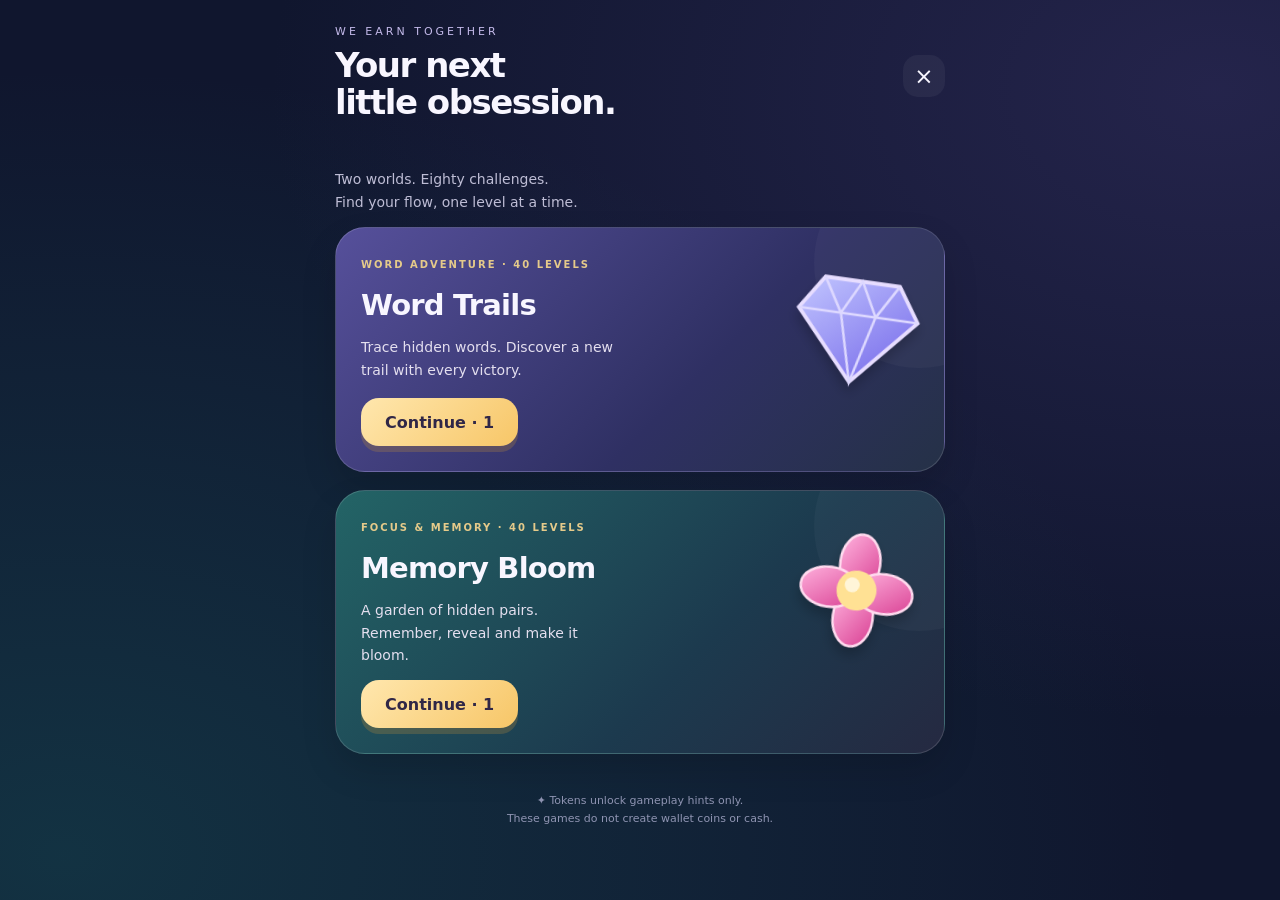
==== app/src/main/assets/html5/index.html @ 7a72f483 "Add bundled fullscreen HTML5 Play Studio with 80 levels and gameplay ad boosts" ====
<!doctype html><html lang="en"><head><meta charset="utf-8"><meta name="viewport" content="width=device-width,initial-scale=1,viewport-fit=cover"><meta name="theme-color" content="#10162e"><meta http-equiv="Content-Security-Policy" content="default-src 'self'; script-src 'self'; style-src 'self' 'unsafe-inline'; img-src 'self' data:; connect-src 'none'; object-src 'none'; base-uri 'none'"><title>We Earn Together • Play Studio</title><link rel="stylesheet" href="style.css"></head><body>
<svg class="sprites" xmlns="http://www.w3.org/2000/svg"><defs><linearGradient id="petal" x2="1" y2="1"><stop stop-color="#ffb3de"/><stop offset="1" stop-color="#d94093"/></linearGradient><linearGradient id="leaf" x2="1" y2="1"><stop stop-color="#c1fa92"/><stop offset="1" stop-color="#24b29c"/></linearGradient><linearGradient id="gem" x2="1" y2="1"><stop stop-color="#c3c7ff"/><stop offset="1" stop-color="#7062e8"/></linearGradient><symbol id="bloom" viewBox="0 0 100 100"><g fill="url(#petal)" stroke="#ffdbef" stroke-width="2"><ellipse cx="50" cy="28" rx="16" ry="23"/><ellipse cx="50" cy="72" rx="16" ry="23"/><ellipse cx="28" cy="50" rx="23" ry="16"/><ellipse cx="72" cy="50" rx="23" ry="16"/></g><circle cx="50" cy="50" r="16" fill="#ffe194"/><circle cx="46" cy="46" r="6" fill="#fff5d8"/></symbol><symbol id="sprout" viewBox="0 0 100 100"><path d="M50 90Q37 57 53 24" fill="none" stroke="#e3f5b4" stroke-width="7"/><path d="M49 57Q4 68 13 18Q60 15 49 57M53 40Q97 48 93 3Q51 4 53 40" fill="url(#leaf)" stroke="#b0f1a3" stroke-width="2"/></symbol><symbol id="diamond" viewBox="0 0 100 100"><path d="M20 13H80L98 40L50 94L2 40Z" fill="url(#gem)" stroke="#e7ddff" stroke-width="3"/><path d="M2 40H98M20 13L36 40L50 94L64 40L80 13M36 40L50 13L64 40" fill="none" stroke="#ddd8ff" stroke-width="2"/></symbol><symbol id="sun" viewBox="0 0 100 100"><g fill="#ffcc68"><path d="M50 0L58 24H42ZM100 50L76 58V42ZM50 100L42 76H58ZM0 50L24 42V58ZM14 14L36 25L25 36ZM86 14L75 36L64 25ZM86 86L64 75L75 64ZM14 86L25 64L36 75Z"/><circle cx="50" cy="50" r="27"/></g><circle cx="43" cy="42" r="13" fill="#ffe8a7"/></symbol><symbol id="moon" viewBox="0 0 100 100"><path d="M76 7A45 45 0 1 0 94 75A40 40 0 0 1 76 7" fill="#abe4ff" stroke="#e6faff" stroke-width="3"/></symbol><symbol id="heart" viewBox="0 0 100 100"><path d="M50 91L9 52C-15 12 32-8 50 22C68-8 115 12 91 52Z" fill="url(#petal)" stroke="#ffe0ee" stroke-width="3"/></symbol></defs></svg>
<div id="loading"><div class="loading-gem"></div><strong>PLAY STUDIO</strong><small>Preparing your next challenge…</small></div><main id="app"></main><div id="toast" role="status"></div><script src="engine.js"></script><script src="app.js"></script></body></html>
---- app/src/main/assets/html5/style.css ----
*{box-sizing:border-box;-webkit-tap-highlight-color:transparent}html,body{margin:0;height:100%;background:#10162e;color:#f8f6ff;font-family:system-ui,-apple-system,sans-serif;overscroll-behavior:none}body{background:radial-gradient(ellipse at 95% 10%,#36306588,transparent 55%),radial-gradient(ellipse at 5% 95%,#186b6b55,transparent 65%),#10162e}button{font:inherit;cursor:pointer;color:inherit;border:0;touch-action:manipulation}button:disabled{opacity:.45;cursor:default}svg.art{width:100%;height:100%;overflow:visible;filter:drop-shadow(0 8px 6px #0003)}.sprites{position:absolute;width:0;height:0}#app{max-width:650px;margin:auto;min-height:100dvh;padding:20px 20px max(24px,env(safe-area-inset-bottom));display:flex;flex-direction:column}header{display:flex;align-items:center;justify-content:space-between;gap:12px;margin-bottom:22px}.brand{font-size:11px;letter-spacing:3px;color:#c3b9e9}h1{font-size:34px;letter-spacing:-1.5px;line-height:1.08;margin:8px 0 12px}h2{margin:6px 0;font-size:25px;letter-spacing:-.8px}p{color:#bebdd5;font-size:14px;line-height:1.6}.pill{background:#ffffff0d;border:1px solid #ffffff1c;border-radius:30px;padding:9px 13px;font-size:12px}.gold{color:#ffe4a4}.caps{font-size:10px;letter-spacing:2px;font-weight:800;color:#e5ca8a}.card{border-radius:30px;padding:25px;position:relative;overflow:hidden;border:1px solid #ffffff25;margin:0 0 18px;box-shadow:0 16px 35px #0002;background:linear-gradient(130deg,#34355d,#222344)}.card:before{content:'';position:absolute;width:210px;height:210px;border-radius:50%;background:#ffffff08;right:-80px;top:-70px}.card.words{background:linear-gradient(135deg,#56509b,#2f3063 60%,#253147)}.card.memory{background:linear-gradient(135deg,#236466,#1c3a4e 60%,#252941)}.card-art{width:125px;height:125px;float:right;margin:12px 0 10px 14px;transform:rotate(8deg)}.card h2{font-size:29px;margin-top:16px}.card p{max-width:260px;min-height:48px;color:#e4dfef}.primary{background:linear-gradient(135deg,#ffe7ae,#f7c667);color:#302747;padding:14px 24px;border-radius:18px;font-weight:800;box-shadow:0 6px 0 #bc8a3b44;min-height:48px}.secondary{background:#ffffff10;border:1px solid #ffffff22;border-radius:16px;padding:12px 18px}.icon{width:42px;height:42px;background:#ffffff0c;border-radius:15px;font-size:23px}.row{display:flex;align-items:center;gap:10px;justify-content:space-between}.footer{font-size:11px;color:#8f94b2;text-align:center;margin-top:20px;line-height:1.6}.levels{display:grid;grid-template-columns:repeat(5,1fr);gap:10px;margin:22px 0}.level{aspect-ratio:1;border-radius:18px;background:linear-gradient(145deg,#454568,#262941);border:1px solid #ffffff18;font-size:20px;font-weight:800}.level small{display:block;font-size:9px;color:#ffdd87;margin-top:3px}.level.current{border:2px solid #ffdc8b;box-shadow:0 0 24px #ffe3a322}.game-header{margin-bottom:12px}.hud{display:flex;justify-content:space-around;background:#ffffff08;border:1px solid #ffffff10;padding:12px;border-radius:20px;margin-bottom:15px}.hud small{display:block;color:#bcb4d1;font-size:9px;letter-spacing:1px;margin-bottom:3px}.hud strong{font-size:20px}.board{display:grid;gap:9px;flex:1;align-content:center;padding:12px 0;min-height:220px}.tile{position:relative;aspect-ratio:.9;border-radius:17px;background:linear-gradient(145deg,#514675,#2b2c50);box-shadow:0 5px 0 #0003;border:1px solid #a49bd52a;transition:transform .2s,background .3s;padding:12px}.tile .art{opacity:0;transform:scale(.2);transition:all .25s}.tile:before{content:'✦';position:absolute;inset:0;display:grid;place-content:center;font-size:26px;color:#aba1d44d}.tile.open{background:linear-gradient(145deg,#f4e4c1,#d8c7e8);transform:rotateY(0deg)}.tile.open:before{display:none}.tile.open .art{opacity:1;transform:scale(1)}.tile.matched{background:#2b7063;border-color:#8ae5c7;box-shadow:0 0 22px #50d7b322}.tile.matched .art{opacity:1;transform:scale(.85)}.word-slots{display:flex;flex-wrap:wrap;justify-content:center;gap:8px;padding:20px 0}.word{display:flex;gap:3px}.letterbox{width:24px;height:33px;border-radius:7px;background:#ffffff0b;display:grid;place-content:center;font-size:15px;font-weight:800;color:#ffe3a1;border-bottom:2px solid #ffffff20}.word.found .letterbox{background:#4e9b8133;border-color:#85deb5}.picked{height:45px;text-align:center;color:#ffe5a3;font-size:25px;letter-spacing:5px;font-weight:800}.wheel{position:relative;width:min(78vw,320px);height:min(78vw,320px);margin:10px auto 16px;touch-action:none;border-radius:50%;background:radial-gradient(circle,#a795d722,#51437d22 65%,#8a76bf15);box-shadow:inset 0 0 0 1px #ffffff13}.wheel svg{position:absolute;inset:0;width:100%;height:100%;pointer-events:none}.letter{position:absolute;width:54px;height:54px;border-radius:50%;background:linear-gradient(145deg,#76659f,#473d69);border:1px solid #cdbdf433;box-shadow:0 5px 0 #080b1b33;font-size:24px;font-weight:800;display:grid;place-content:center;transform:translate(-50%,-50%);touch-action:none;user-select:none}.letter.selected{background:linear-gradient(145deg,#ffedb2,#e7b65d);color:#42304a;box-shadow:0 0 24px #f0ca6d66}.tools{display:flex;gap:9px;justify-content:center;margin:10px 0}.tools button{font-size:12px;flex:1;min-height:48px}.overlay{position:fixed;z-index:10;inset:0;background:#090e24d9;backdrop-filter:blur(10px);display:grid;place-items:center;padding:25px}.modal{max-width:400px;width:100%;border-radius:32px;padding:32px 25px;background:linear-gradient(145deg,#343451,#192a39);border:1px solid #eedba83d;text-align:center;box-shadow:0 30px 100px #0008}.modal .art{width:90px;height:90px}.modal button{width:100%;margin-top:13px}.stars{font-size:34px;color:#ffda82;letter-spacing:8px;margin:15px}.banner{font-size:12px;text-align:center;color:#f2d89f;min-height:20px}#loading{position:fixed;inset:0;background:#10162e;z-index:99;display:flex;align-items:center;justify-content:center;flex-direction:column;gap:22px;transition:opacity .3s}#loading small{color:#aba6c7}.loading-gem{height:65px;width:65px;background:linear-gradient(135deg,#e5caff,#7765d5);border:3px solid #fff8;border-radius:17px;transform:rotate(45deg);box-shadow:0 0 70px #a18bff66}#toast{position:fixed;bottom:24px;left:50%;transform:translateX(-50%);background:#f8e4bc;color:#342947;border-radius:16px;padding:12px 20px;font-size:13px;z-index:30;opacity:0;pointer-events:none;transition:opacity .2s}.spacer{flex:1}@media(max-height:700px){#app{padding-top:12px}header{margin-bottom:10px}.wheel{width:245px;height:245px}.word-slots{padding:8px 0}.board{min-height:150px}.tile{padding:8px}.hud{padding:8px}}@media(prefers-reduced-motion:reduce){*{transition:none!important}}
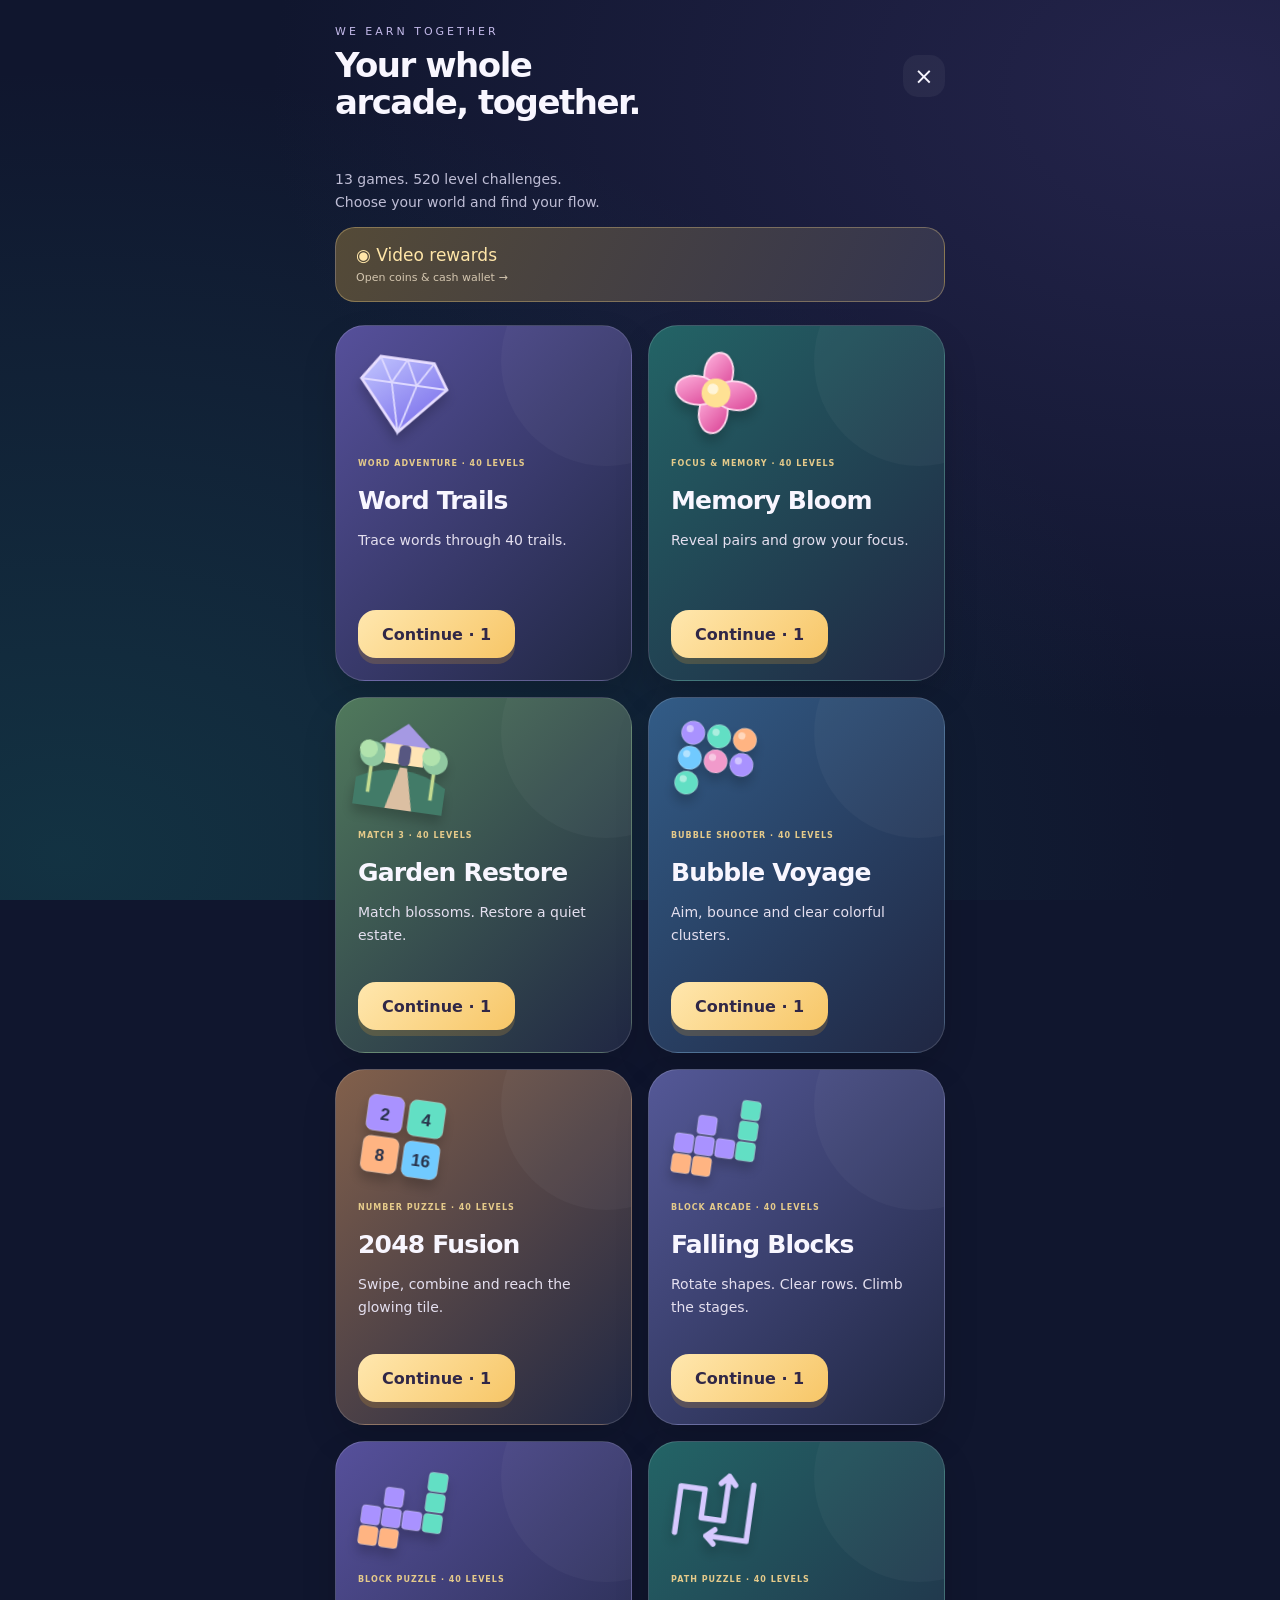
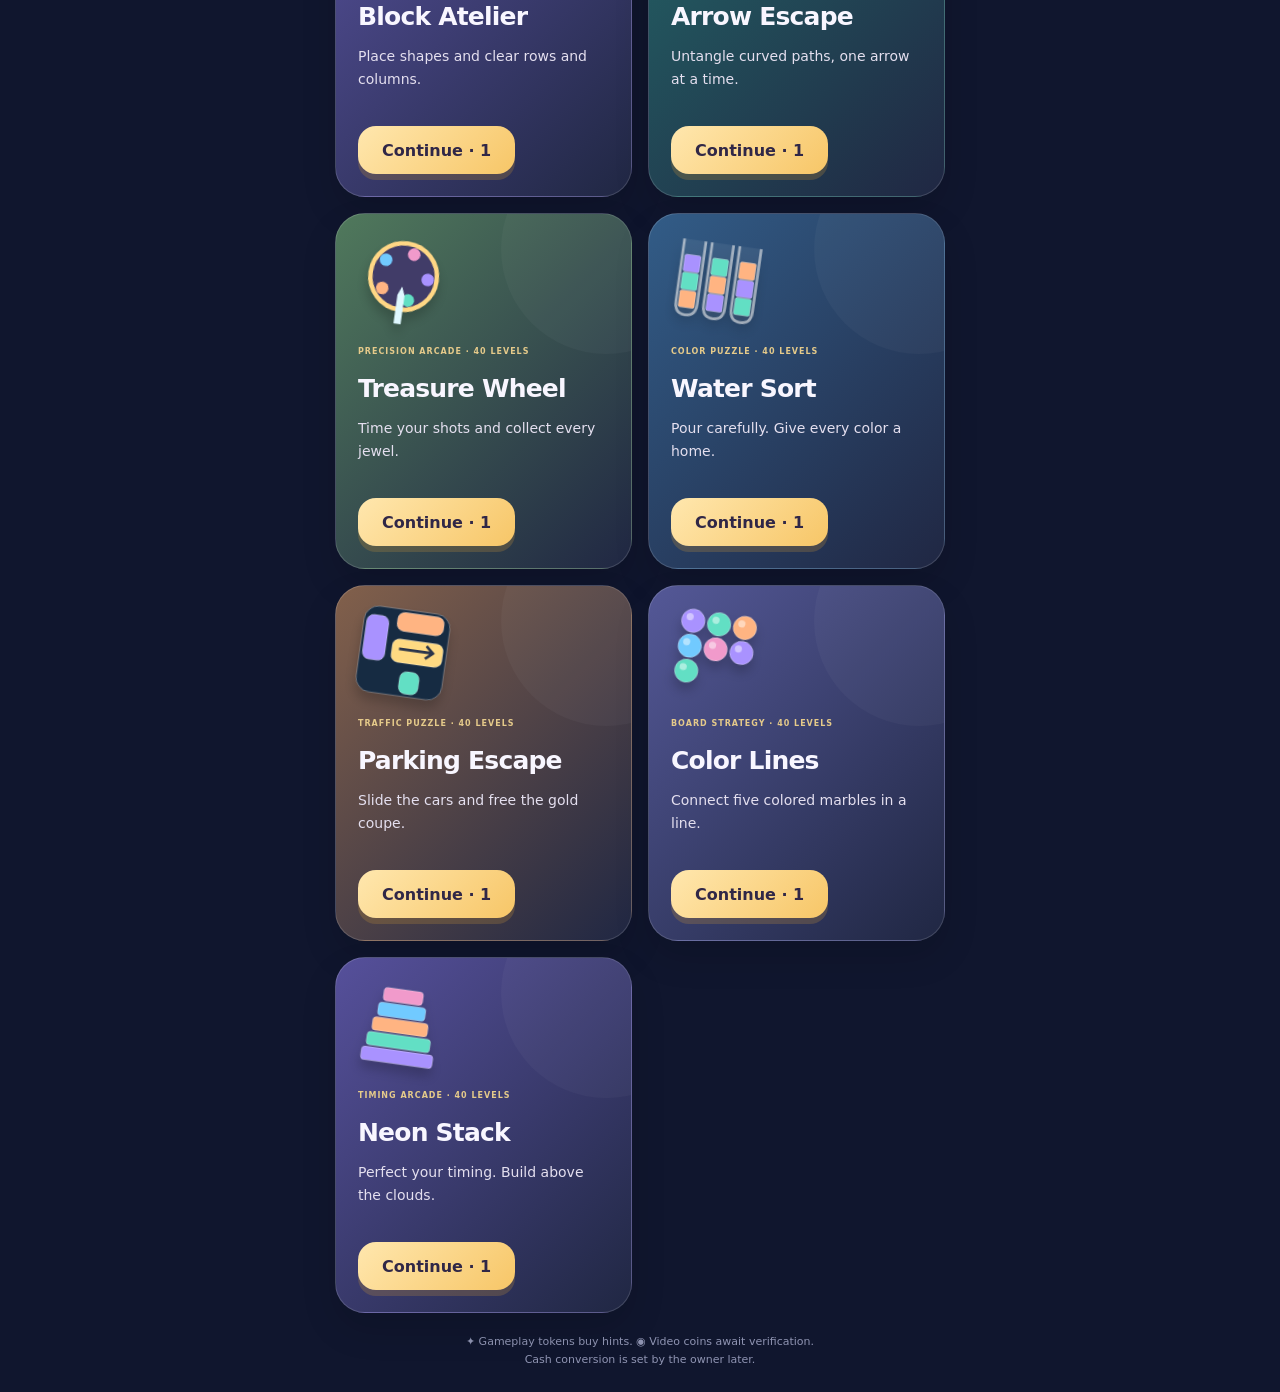
==== commit 9ae2336f: "Expand HTML5 studio to 13 games, restore legacy entries and queue rewarded video coin claims" ====
--- a/app/src/main/assets/html5/index.html
+++ b/app/src/main/assets/html5/index.html
@@ -1,3 +1,3 @@
 <!doctype html><html lang="en"><head><meta charset="utf-8"><meta name="viewport" content="width=device-width,initial-scale=1,viewport-fit=cover"><meta name="theme-color" content="#10162e"><meta http-equiv="Content-Security-Policy" content="default-src 'self'; script-src 'self'; style-src 'self' 'unsafe-inline'; img-src 'self' data:; connect-src 'none'; object-src 'none'; base-uri 'none'"><title>We Earn Together • Play Studio</title><link rel="stylesheet" href="style.css"></head><body>
 <svg class="sprites" xmlns="http://www.w3.org/2000/svg"><defs><linearGradient id="petal" x2="1" y2="1"><stop stop-color="#ffb3de"/><stop offset="1" stop-color="#d94093"/></linearGradient><linearGradient id="leaf" x2="1" y2="1"><stop stop-color="#c1fa92"/><stop offset="1" stop-color="#24b29c"/></linearGradient><linearGradient id="gem" x2="1" y2="1"><stop stop-color="#c3c7ff"/><stop offset="1" stop-color="#7062e8"/></linearGradient><symbol id="bloom" viewBox="0 0 100 100"><g fill="url(#petal)" stroke="#ffdbef" stroke-width="2"><ellipse cx="50" cy="28" rx="16" ry="23"/><ellipse cx="50" cy="72" rx="16" ry="23"/><ellipse cx="28" cy="50" rx="23" ry="16"/><ellipse cx="72" cy="50" rx="23" ry="16"/></g><circle cx="50" cy="50" r="16" fill="#ffe194"/><circle cx="46" cy="46" r="6" fill="#fff5d8"/></symbol><symbol id="sprout" viewBox="0 0 100 100"><path d="M50 90Q37 57 53 24" fill="none" stroke="#e3f5b4" stroke-width="7"/><path d="M49 57Q4 68 13 18Q60 15 49 57M53 40Q97 48 93 3Q51 4 53 40" fill="url(#leaf)" stroke="#b0f1a3" stroke-width="2"/></symbol><symbol id="diamond" viewBox="0 0 100 100"><path d="M20 13H80L98 40L50 94L2 40Z" fill="url(#gem)" stroke="#e7ddff" stroke-width="3"/><path d="M2 40H98M20 13L36 40L50 94L64 40L80 13M36 40L50 13L64 40" fill="none" stroke="#ddd8ff" stroke-width="2"/></symbol><symbol id="sun" viewBox="0 0 100 100"><g fill="#ffcc68"><path d="M50 0L58 24H42ZM100 50L76 58V42ZM50 100L42 76H58ZM0 50L24 42V58ZM14 14L36 25L25 36ZM86 14L75 36L64 25ZM86 86L64 75L75 64ZM14 86L25 64L36 75Z"/><circle cx="50" cy="50" r="27"/></g><circle cx="43" cy="42" r="13" fill="#ffe8a7"/></symbol><symbol id="moon" viewBox="0 0 100 100"><path d="M76 7A45 45 0 1 0 94 75A40 40 0 0 1 76 7" fill="#abe4ff" stroke="#e6faff" stroke-width="3"/></symbol><symbol id="heart" viewBox="0 0 100 100"><path d="M50 91L9 52C-15 12 32-8 50 22C68-8 115 12 91 52Z" fill="url(#petal)" stroke="#ffe0ee" stroke-width="3"/></symbol></defs></svg>
-<div id="loading"><div class="loading-gem"></div><strong>PLAY STUDIO</strong><small>Preparing your next challenge…</small></div><main id="app"></main><div id="toast" role="status"></div><script src="engine.js"></script><script src="app.js"></script></body></html>
+<div id="loading"><div class="loading-gem"></div><strong>PLAY STUDIO</strong><small>Preparing your next challenge…</small></div><main id="app"></main><div id="toast" role="status"></div><script src="engine.js"></script><script src="arcade.js"></script><script src="arcade-ui.js"></script><script src="app.js"></script></body></html>
--- a/app/src/main/assets/html5/style.css
+++ b/app/src/main/assets/html5/style.css
@@ -1 +1,2 @@
 *{box-sizing:border-box;-webkit-tap-highlight-color:transparent}html,body{margin:0;height:100%;background:#10162e;color:#f8f6ff;font-family:system-ui,-apple-system,sans-serif;overscroll-behavior:none}body{background:radial-gradient(ellipse at 95% 10%,#36306588,transparent 55%),radial-gradient(ellipse at 5% 95%,#186b6b55,transparent 65%),#10162e}button{font:inherit;cursor:pointer;color:inherit;border:0;touch-action:manipulation}button:disabled{opacity:.45;cursor:default}svg.art{width:100%;height:100%;overflow:visible;filter:drop-shadow(0 8px 6px #0003)}.sprites{position:absolute;width:0;height:0}#app{max-width:650px;margin:auto;min-height:100dvh;padding:20px 20px max(24px,env(safe-area-inset-bottom));display:flex;flex-direction:column}header{display:flex;align-items:center;justify-content:space-between;gap:12px;margin-bottom:22px}.brand{font-size:11px;letter-spacing:3px;color:#c3b9e9}h1{font-size:34px;letter-spacing:-1.5px;line-height:1.08;margin:8px 0 12px}h2{margin:6px 0;font-size:25px;letter-spacing:-.8px}p{color:#bebdd5;font-size:14px;line-height:1.6}.pill{background:#ffffff0d;border:1px solid #ffffff1c;border-radius:30px;padding:9px 13px;font-size:12px}.gold{color:#ffe4a4}.caps{font-size:10px;letter-spacing:2px;font-weight:800;color:#e5ca8a}.card{border-radius:30px;padding:25px;position:relative;overflow:hidden;border:1px solid #ffffff25;margin:0 0 18px;box-shadow:0 16px 35px #0002;background:linear-gradient(130deg,#34355d,#222344)}.card:before{content:'';position:absolute;width:210px;height:210px;border-radius:50%;background:#ffffff08;right:-80px;top:-70px}.card.words{background:linear-gradient(135deg,#56509b,#2f3063 60%,#253147)}.card.memory{background:linear-gradient(135deg,#236466,#1c3a4e 60%,#252941)}.card-art{width:125px;height:125px;float:right;margin:12px 0 10px 14px;transform:rotate(8deg)}.card h2{font-size:29px;margin-top:16px}.card p{max-width:260px;min-height:48px;color:#e4dfef}.primary{background:linear-gradient(135deg,#ffe7ae,#f7c667);color:#302747;padding:14px 24px;border-radius:18px;font-weight:800;box-shadow:0 6px 0 #bc8a3b44;min-height:48px}.secondary{background:#ffffff10;border:1px solid #ffffff22;border-radius:16px;padding:12px 18px}.icon{width:42px;height:42px;background:#ffffff0c;border-radius:15px;font-size:23px}.row{display:flex;align-items:center;gap:10px;justify-content:space-between}.footer{font-size:11px;color:#8f94b2;text-align:center;margin-top:20px;line-height:1.6}.levels{display:grid;grid-template-columns:repeat(5,1fr);gap:10px;margin:22px 0}.level{aspect-ratio:1;border-radius:18px;background:linear-gradient(145deg,#454568,#262941);border:1px solid #ffffff18;font-size:20px;font-weight:800}.level small{display:block;font-size:9px;color:#ffdd87;margin-top:3px}.level.current{border:2px solid #ffdc8b;box-shadow:0 0 24px #ffe3a322}.game-header{margin-bottom:12px}.hud{display:flex;justify-content:space-around;background:#ffffff08;border:1px solid #ffffff10;padding:12px;border-radius:20px;margin-bottom:15px}.hud small{display:block;color:#bcb4d1;font-size:9px;letter-spacing:1px;margin-bottom:3px}.hud strong{font-size:20px}.board{display:grid;gap:9px;flex:1;align-content:center;padding:12px 0;min-height:220px}.tile{position:relative;aspect-ratio:.9;border-radius:17px;background:linear-gradient(145deg,#514675,#2b2c50);box-shadow:0 5px 0 #0003;border:1px solid #a49bd52a;transition:transform .2s,background .3s;padding:12px}.tile .art{opacity:0;transform:scale(.2);transition:all .25s}.tile:before{content:'✦';position:absolute;inset:0;display:grid;place-content:center;font-size:26px;color:#aba1d44d}.tile.open{background:linear-gradient(145deg,#f4e4c1,#d8c7e8);transform:rotateY(0deg)}.tile.open:before{display:none}.tile.open .art{opacity:1;transform:scale(1)}.tile.matched{background:#2b7063;border-color:#8ae5c7;box-shadow:0 0 22px #50d7b322}.tile.matched .art{opacity:1;transform:scale(.85)}.word-slots{display:flex;flex-wrap:wrap;justify-content:center;gap:8px;padding:20px 0}.word{display:flex;gap:3px}.letterbox{width:24px;height:33px;border-radius:7px;background:#ffffff0b;display:grid;place-content:center;font-size:15px;font-weight:800;color:#ffe3a1;border-bottom:2px solid #ffffff20}.word.found .letterbox{background:#4e9b8133;border-color:#85deb5}.picked{height:45px;text-align:center;color:#ffe5a3;font-size:25px;letter-spacing:5px;font-weight:800}.wheel{position:relative;width:min(78vw,320px);height:min(78vw,320px);margin:10px auto 16px;touch-action:none;border-radius:50%;background:radial-gradient(circle,#a795d722,#51437d22 65%,#8a76bf15);box-shadow:inset 0 0 0 1px #ffffff13}.wheel svg{position:absolute;inset:0;width:100%;height:100%;pointer-events:none}.letter{position:absolute;width:54px;height:54px;border-radius:50%;background:linear-gradient(145deg,#76659f,#473d69);border:1px solid #cdbdf433;box-shadow:0 5px 0 #080b1b33;font-size:24px;font-weight:800;display:grid;place-content:center;transform:translate(-50%,-50%);touch-action:none;user-select:none}.letter.selected{background:linear-gradient(145deg,#ffedb2,#e7b65d);color:#42304a;box-shadow:0 0 24px #f0ca6d66}.tools{display:flex;gap:9px;justify-content:center;margin:10px 0}.tools button{font-size:12px;flex:1;min-height:48px}.overlay{position:fixed;z-index:10;inset:0;background:#090e24d9;backdrop-filter:blur(10px);display:grid;place-items:center;padding:25px}.modal{max-width:400px;width:100%;border-radius:32px;padding:32px 25px;background:linear-gradient(145deg,#343451,#192a39);border:1px solid #eedba83d;text-align:center;box-shadow:0 30px 100px #0008}.modal .art{width:90px;height:90px}.modal button{width:100%;margin-top:13px}.stars{font-size:34px;color:#ffda82;letter-spacing:8px;margin:15px}.banner{font-size:12px;text-align:center;color:#f2d89f;min-height:20px}#loading{position:fixed;inset:0;background:#10162e;z-index:99;display:flex;align-items:center;justify-content:center;flex-direction:column;gap:22px;transition:opacity .3s}#loading small{color:#aba6c7}.loading-gem{height:65px;width:65px;background:linear-gradient(135deg,#e5caff,#7765d5);border:3px solid #fff8;border-radius:17px;transform:rotate(45deg);box-shadow:0 0 70px #a18bff66}#toast{position:fixed;bottom:24px;left:50%;transform:translateX(-50%);background:#f8e4bc;color:#342947;border-radius:16px;padding:12px 20px;font-size:13px;z-index:30;opacity:0;pointer-events:none;transition:opacity .2s}.spacer{flex:1}@media(max-height:700px){#app{padding-top:12px}header{margin-bottom:10px}.wheel{width:245px;height:245px}.word-slots{padding:8px 0}.board{min-height:150px}.tile{padding:8px}.hud{padding:8px}}@media(prefers-reduced-motion:reduce){*{transition:none!important}}
+.library{display:grid;grid-template-columns:1fr;gap:16px}.game-card{margin:0;background:linear-gradient(135deg,var(--accent),#202743);padding:22px}.game-card .card-art{width:104px;height:104px;margin-top:25px}.game-card h2{font-size:27px}.game-card p{min-height:45px;max-width:270px}.coin-balance{background:linear-gradient(115deg,#544a37,#34354f);border:1px solid #f6d68a55;border-radius:20px;text-align:left;padding:17px 20px;color:#ffe6a8;margin-bottom:23px;font-size:17px}.coin-balance small{display:block;font-size:11px;color:#d4c6af;margin-top:6px}.arcade-field{display:flex;flex-direction:column;align-items:center;gap:15px;flex:1;min-height:200px;padding:10px 0}.objective{text-align:center;color:#e1d4b3;font-size:13px;min-height:28px;line-height:1.5}.game-grid{display:grid;gap:5px;width:100%;max-width:430px;padding:8px;border-radius:20px;background:#0c1327a8;touch-action:none}.cell{aspect-ratio:1;min-width:0;border-radius:8px;background:#ffffff0c;padding:4px;border:1px solid #ffffff09;position:relative;font-weight:800}.cell.filled{background:linear-gradient(140deg,color-mix(in srgb,var(--tile,#8171c9),white 15%),var(--tile,#8171c9));box-shadow:inset 0 2px 0 #ffffff50,0 3px 0 #0002}.merge .cell{font-size:clamp(18px,6vw,32px);color:#28314a;transition:background .15s}.merge .cell:not(.filled){color:transparent}.garden .cell{background:#ffffff0b;border:0;box-shadow:none;transition:transform .15s}.cell.chosen,.car.chosen,.tube.chosen,.shape.selected{outline:3px solid #ffe5a6;outline-offset:2px;filter:drop-shadow(0 0 7px #ffe4a955)}.marble{background:transparent!important;box-shadow:none!important}.marble:after{content:'';position:absolute;inset:10%;border-radius:50%;background:radial-gradient(circle at 30% 25%,#fff,var(--tile) 35%,var(--tile) 60%,#20264b);box-shadow:0 4px 6px #0006}.arcade-controls{display:flex;justify-content:center;align-items:center;gap:9px;flex-wrap:wrap;width:100%;min-height:50px}.arcade-controls button{min-height:48px;min-width:50px;padding:10px 16px}.arcade-controls .launch{width:100%;max-width:320px;font-weight:800;letter-spacing:2px;min-height:57px}.arcade-controls input[type=range]{width:100%;accent-color:#ffdc8e;min-height:32px}.fall-grid{max-width:260px;gap:2px;padding:5px}.fall-grid .cell{border-radius:3px;padding:0;aspect-ratio:1.2}.shape{display:grid;gap:2px;justify-content:center;align-content:center;min-width:82px!important;background:#ffffff0b;border-radius:15px;height:75px}.shape i{width:16px;height:16px;border:1px solid #fff7;border-radius:3px}.tubes{display:flex;justify-content:center;flex-wrap:wrap;gap:22px 18px;max-width:380px;width:100%;padding:22px 0}.tube{height:165px;width:50px;border:3px solid #d5e6f077;border-top:0;border-radius:3px 3px 24px 24px;background:#ffffff0a;padding:6px 3px 5px;display:flex;flex-direction:column;overflow:hidden;box-shadow:inset 3px 0 0 #fff2,4px 8px 12px #0003;position:relative}.tube span{height:25%;width:100%;box-shadow:inset 3px 0 4px #fff2}.arrows-board{width:100%;max-width:470px;background:linear-gradient(145deg,#eaf2ee,#d6dedf);border-radius:25px;box-shadow:0 14px 35px #0003;padding:8px;touch-action:manipulation}.arrows-board g{cursor:pointer}.arrows-board polyline:nth-child(2){filter:drop-shadow(1px 2px 0 #1115)}.parking-board{width:calc(100% - 20px);max-width:400px;aspect-ratio:1;position:relative;border:7px solid #63647e;border-right-color:#b6a989;border-radius:15px;background-color:#242d42;background-image:linear-gradient(#a3a5c01a 1px,transparent 1px),linear-gradient(90deg,#a3a5c01a 1px,transparent 1px);background-size:16.6667% 16.6667%;box-shadow:0 15px 35px #0004;margin:12px 0}.car{position:absolute;background:var(--tile);border:4px solid #242d42;border-radius:13px;padding:0;box-shadow:inset 0 0 0 2px #ffffff45,inset 0 -6px 0 #0002;touch-action:none}.car .windshield,.car .rearwindow{position:absolute;background:linear-gradient(140deg,#7694a9,#263d56);border:2px solid #ffffff33;display:block;border-radius:5px}.car.horizontal .windshield{right:16%;top:13%;width:19%;height:74%}.car.horizontal .rearwindow{left:15%;top:16%;width:11%;height:68%}.car.vertical .windshield{left:13%;top:17%;height:19%;width:74%}.car.vertical .rearwindow{left:16%;bottom:16%;height:11%;width:68%}.exit-sign{position:absolute;right:-19px;top:34%;font-size:10px;color:#ffdc8b;writing-mode:vertical-rl;z-index:2}.treasure-board{width:100%;max-width:350px;overflow:visible}.treasure-board svg{width:100%;filter:drop-shadow(0 12px 14px #0004)}.bubble-board{width:100%;max-width:320px;background:radial-gradient(ellipse at 50% 0%,#454271,#111a31);border:1px solid #bcb0de2a;border-radius:22px;touch-action:none;overflow:hidden}.bubble-board svg{width:100%;display:block}.stack-board{height:340px;position:relative;width:100%;max-width:380px;overflow:hidden;background:linear-gradient(#18233f,#373366 70%,#686080);border-radius:24px;border:1px solid #d1c1ef22;touch-action:manipulation}.stack-block{position:absolute;height:21px;transform:translateX(-50%);border-radius:5px;box-shadow:inset 0 4px 0 #fff5,0 4px 8px #0003}.stack-block.moving{background:linear-gradient(120deg,#ffe0a0,#e7ab60);box-shadow:0 0 25px #ffc86966,inset 0 4px 0 #fff6}.sky-glow{position:absolute;width:180px;height:180px;border-radius:50%;background:#a594f21a;top:30px;left:20px;box-shadow:0 0 90px #9b92ed2a}.estate{display:flex;align-items:center;gap:18px;width:100%;padding:10px 18px;border-radius:18px;background:linear-gradient(120deg,#38625144,#242b46);border:1px solid #9ae1b722}.estate .art{width:68px;height:68px}.estate span{font-size:11px;color:#a7d9bb;letter-spacing:1px}.estate small{display:block;color:#d7ddda;font-size:14px;letter-spacing:0;margin-top:7px}.cell:focus-visible,.car:focus-visible,.tube:focus-visible{outline:3px solid #ffe1a5}@media(min-width:620px){.library{grid-template-columns:1fr 1fr}.game-card .card-art{width:90px;height:90px;float:none;margin:0 0 13px}.game-card h2{font-size:25px}.game-card p{min-height:67px}.game-card .caps{font-size:8px;letter-spacing:1px}}@media(max-height:600px) and (orientation:landscape){.arcade-field{gap:8px}.game-grid{max-width:340px}.fall-grid{max-width:200px}.bubble-board{max-width:260px}.treasure-board{max-width:270px}.tools{position:static}.stack-board{height:260px}}
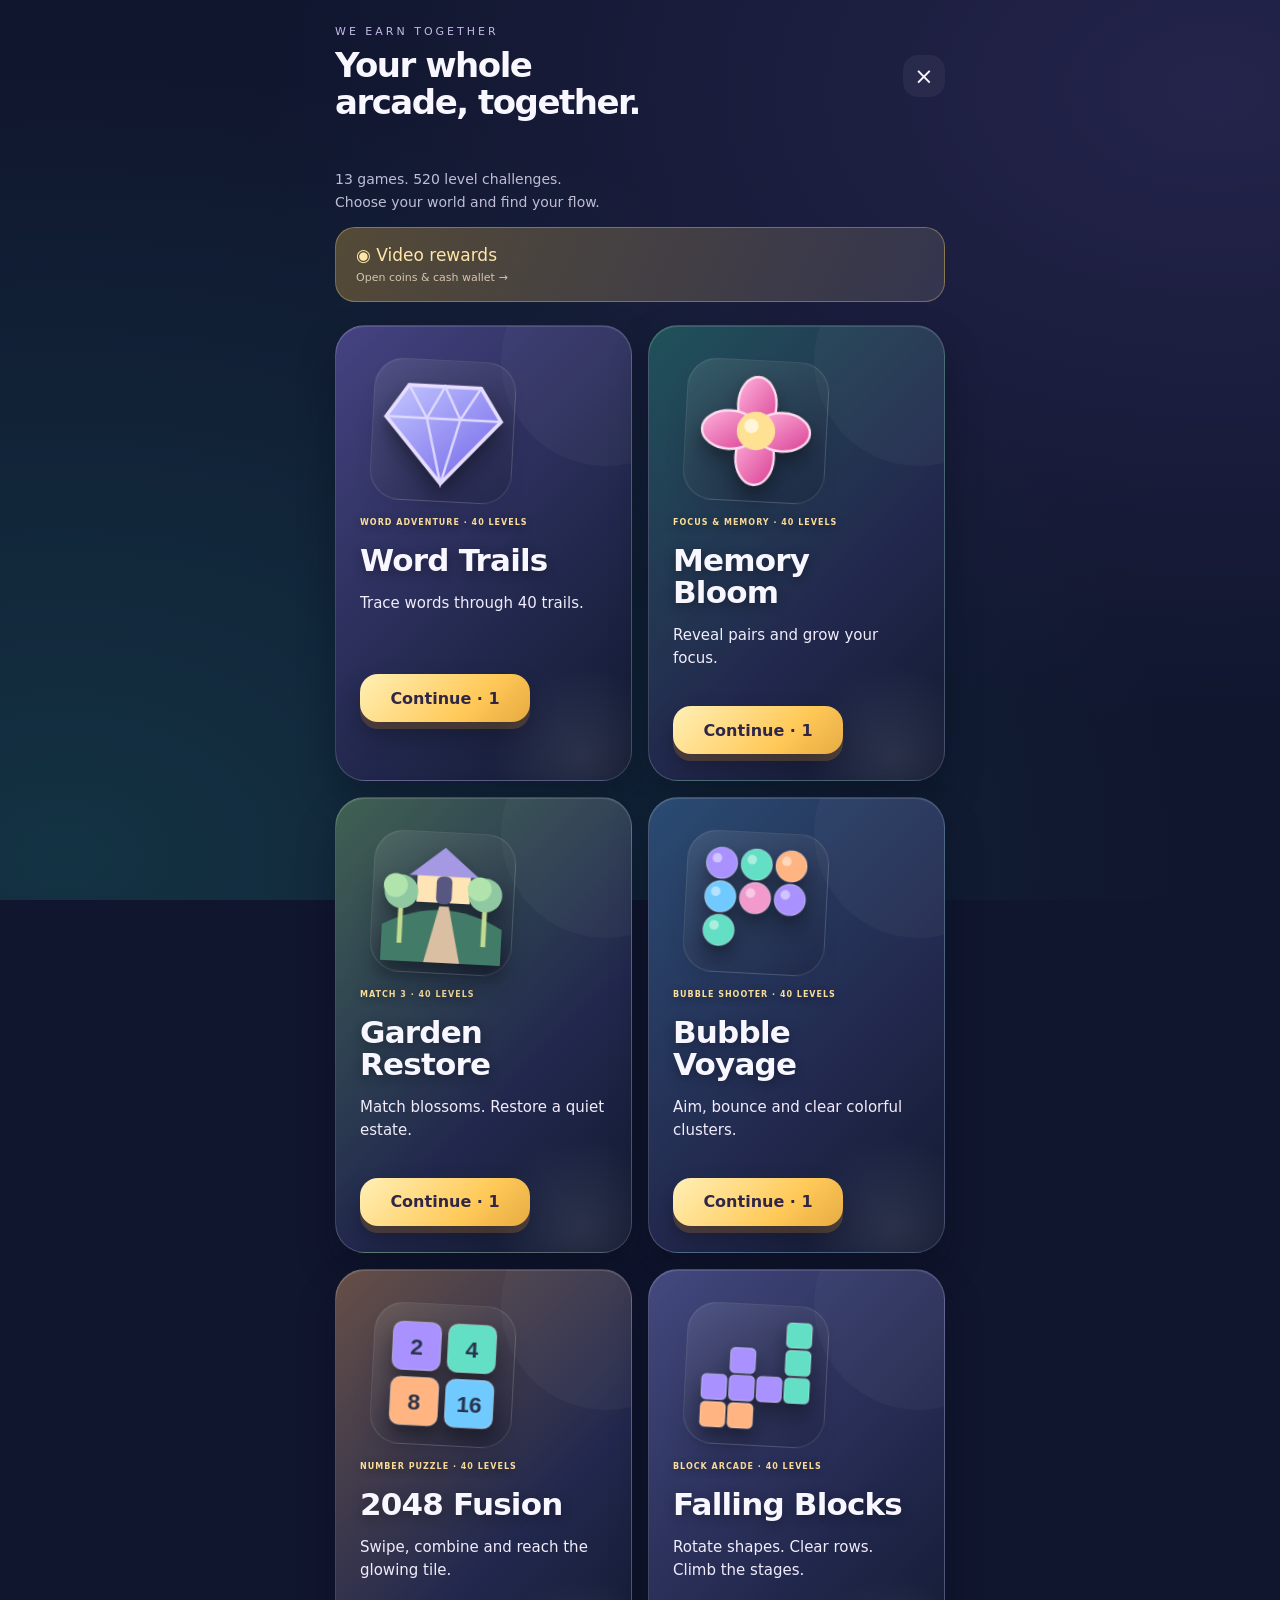
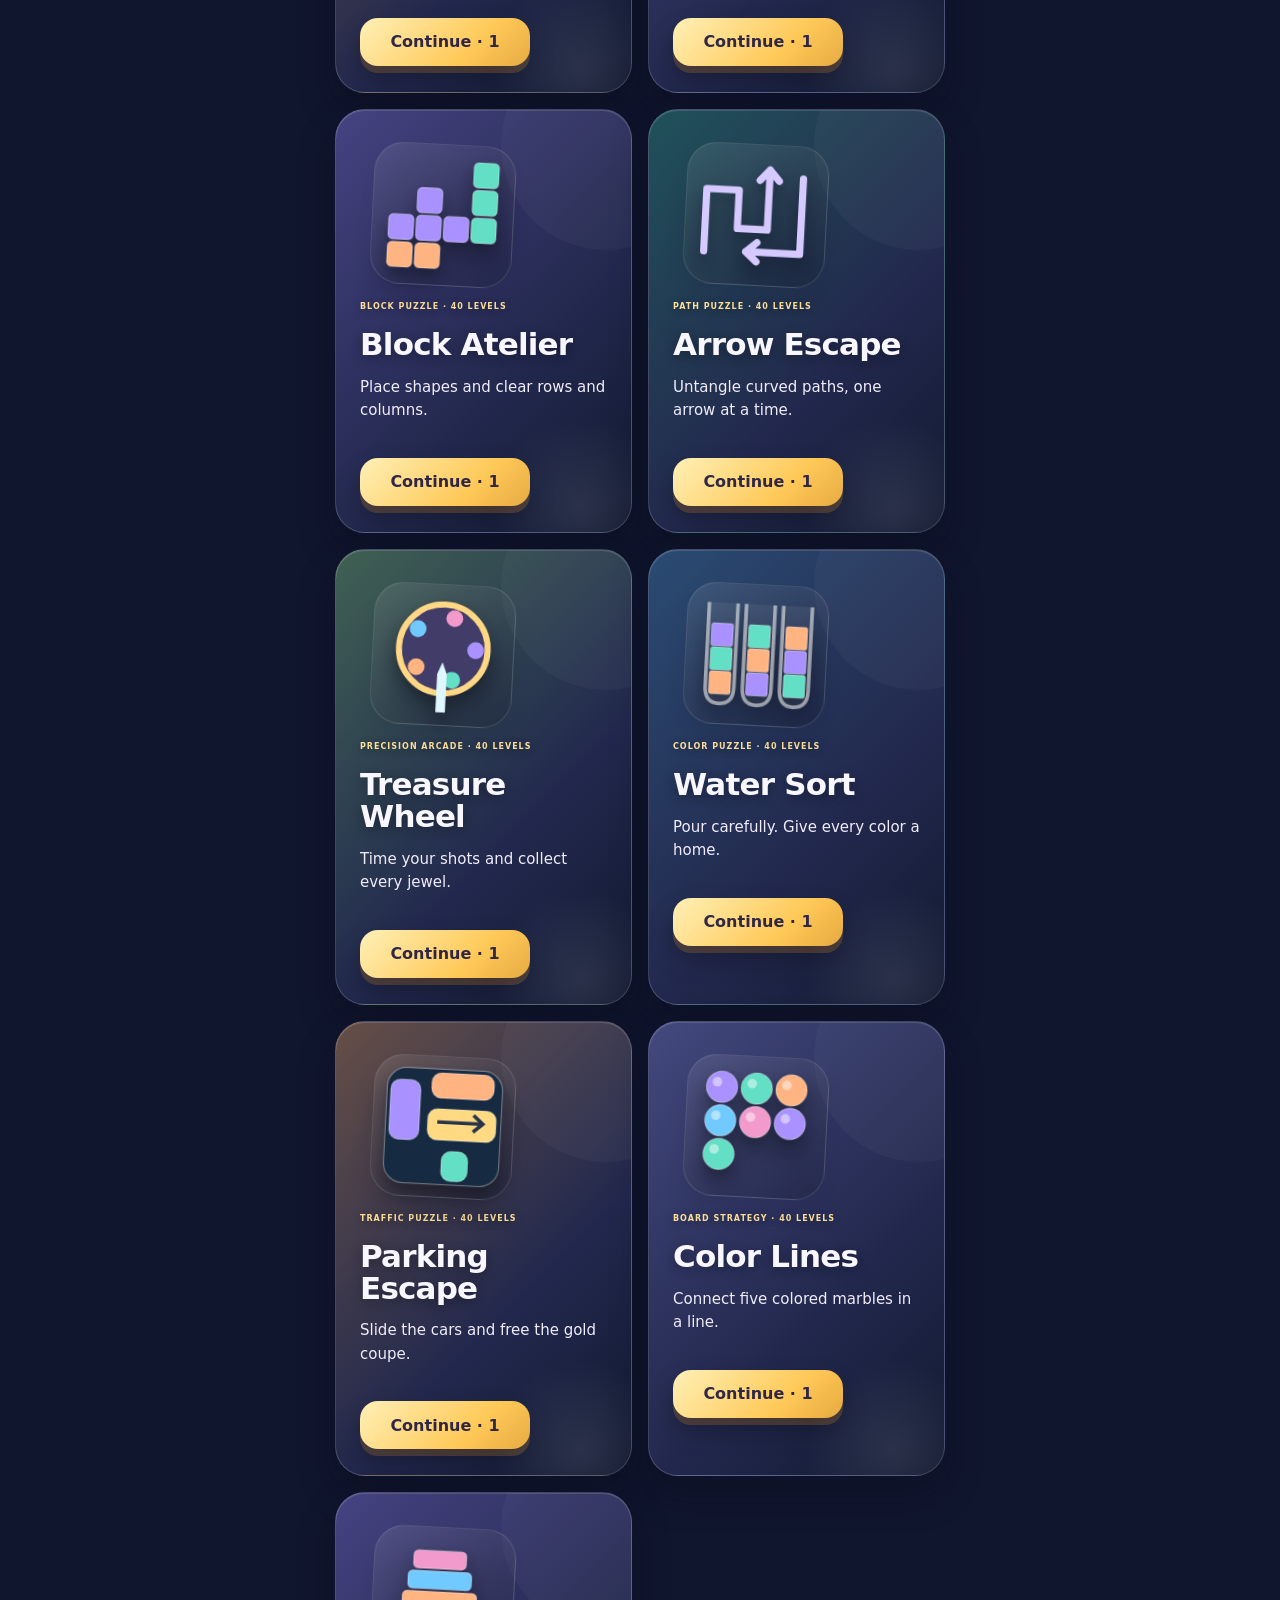
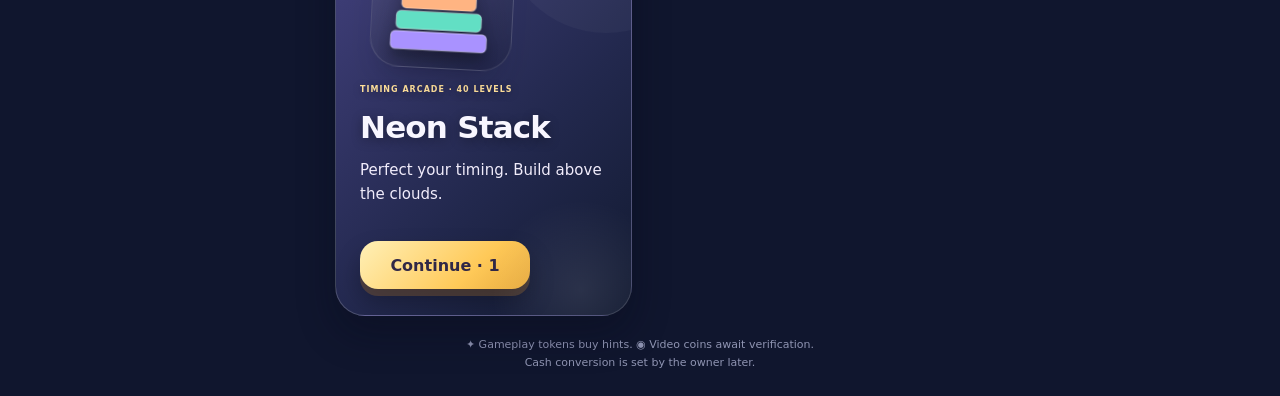
==== commit 4a8bff1d: "Enable premium Play Studio visual layer" ====
--- a/app/src/main/assets/html5/index.html
+++ b/app/src/main/assets/html5/index.html
@@ -1,3 +1,3 @@
-<!doctype html><html lang="en"><head><meta charset="utf-8"><meta name="viewport" content="width=device-width,initial-scale=1,viewport-fit=cover"><meta name="theme-color" content="#10162e"><meta http-equiv="Content-Security-Policy" content="default-src 'self'; script-src 'self'; style-src 'self' 'unsafe-inline'; img-src 'self' data:; connect-src 'none'; object-src 'none'; base-uri 'none'"><title>We Earn Together • Play Studio</title><link rel="stylesheet" href="style.css"></head><body>
+<!doctype html><html lang="en"><head><meta charset="utf-8"><meta name="viewport" content="width=device-width,initial-scale=1,viewport-fit=cover"><meta name="theme-color" content="#10162e"><meta http-equiv="Content-Security-Policy" content="default-src 'self'; script-src 'self'; style-src 'self' 'unsafe-inline'; img-src 'self' data:; connect-src 'none'; object-src 'none'; base-uri 'none'"><title>We Earn Together • Play Studio</title><link rel="stylesheet" href="style.css"><link rel="stylesheet" href="premium.css"></head><body>
 <svg class="sprites" xmlns="http://www.w3.org/2000/svg"><defs><linearGradient id="petal" x2="1" y2="1"><stop stop-color="#ffb3de"/><stop offset="1" stop-color="#d94093"/></linearGradient><linearGradient id="leaf" x2="1" y2="1"><stop stop-color="#c1fa92"/><stop offset="1" stop-color="#24b29c"/></linearGradient><linearGradient id="gem" x2="1" y2="1"><stop stop-color="#c3c7ff"/><stop offset="1" stop-color="#7062e8"/></linearGradient><symbol id="bloom" viewBox="0 0 100 100"><g fill="url(#petal)" stroke="#ffdbef" stroke-width="2"><ellipse cx="50" cy="28" rx="16" ry="23"/><ellipse cx="50" cy="72" rx="16" ry="23"/><ellipse cx="28" cy="50" rx="23" ry="16"/><ellipse cx="72" cy="50" rx="23" ry="16"/></g><circle cx="50" cy="50" r="16" fill="#ffe194"/><circle cx="46" cy="46" r="6" fill="#fff5d8"/></symbol><symbol id="sprout" viewBox="0 0 100 100"><path d="M50 90Q37 57 53 24" fill="none" stroke="#e3f5b4" stroke-width="7"/><path d="M49 57Q4 68 13 18Q60 15 49 57M53 40Q97 48 93 3Q51 4 53 40" fill="url(#leaf)" stroke="#b0f1a3" stroke-width="2"/></symbol><symbol id="diamond" viewBox="0 0 100 100"><path d="M20 13H80L98 40L50 94L2 40Z" fill="url(#gem)" stroke="#e7ddff" stroke-width="3"/><path d="M2 40H98M20 13L36 40L50 94L64 40L80 13M36 40L50 13L64 40" fill="none" stroke="#ddd8ff" stroke-width="2"/></symbol><symbol id="sun" viewBox="0 0 100 100"><g fill="#ffcc68"><path d="M50 0L58 24H42ZM100 50L76 58V42ZM50 100L42 76H58ZM0 50L24 42V58ZM14 14L36 25L25 36ZM86 14L75 36L64 25ZM86 86L64 75L75 64ZM14 86L25 64L36 75Z"/><circle cx="50" cy="50" r="27"/></g><circle cx="43" cy="42" r="13" fill="#ffe8a7"/></symbol><symbol id="moon" viewBox="0 0 100 100"><path d="M76 7A45 45 0 1 0 94 75A40 40 0 0 1 76 7" fill="#abe4ff" stroke="#e6faff" stroke-width="3"/></symbol><symbol id="heart" viewBox="0 0 100 100"><path d="M50 91L9 52C-15 12 32-8 50 22C68-8 115 12 91 52Z" fill="url(#petal)" stroke="#ffe0ee" stroke-width="3"/></symbol></defs></svg>
 <div id="loading"><div class="loading-gem"></div><strong>PLAY STUDIO</strong><small>Preparing your next challenge…</small></div><main id="app"></main><div id="toast" role="status"></div><script src="engine.js"></script><script src="arcade.js"></script><script src="arcade-ui.js"></script><script src="app.js"></script></body></html>
--- a/app/src/main/assets/html5/style.css
+++ b/app/src/main/assets/html5/style.css
@@ -1,2 +1,4 @@
 *{box-sizing:border-box;-webkit-tap-highlight-color:transparent}html,body{margin:0;height:100%;background:#10162e;color:#f8f6ff;font-family:system-ui,-apple-system,sans-serif;overscroll-behavior:none}body{background:radial-gradient(ellipse at 95% 10%,#36306588,transparent 55%),radial-gradient(ellipse at 5% 95%,#186b6b55,transparent 65%),#10162e}button{font:inherit;cursor:pointer;color:inherit;border:0;touch-action:manipulation}button:disabled{opacity:.45;cursor:default}svg.art{width:100%;height:100%;overflow:visible;filter:drop-shadow(0 8px 6px #0003)}.sprites{position:absolute;width:0;height:0}#app{max-width:650px;margin:auto;min-height:100dvh;padding:20px 20px max(24px,env(safe-area-inset-bottom));display:flex;flex-direction:column}header{display:flex;align-items:center;justify-content:space-between;gap:12px;margin-bottom:22px}.brand{font-size:11px;letter-spacing:3px;color:#c3b9e9}h1{font-size:34px;letter-spacing:-1.5px;line-height:1.08;margin:8px 0 12px}h2{margin:6px 0;font-size:25px;letter-spacing:-.8px}p{color:#bebdd5;font-size:14px;line-height:1.6}.pill{background:#ffffff0d;border:1px solid #ffffff1c;border-radius:30px;padding:9px 13px;font-size:12px}.gold{color:#ffe4a4}.caps{font-size:10px;letter-spacing:2px;font-weight:800;color:#e5ca8a}.card{border-radius:30px;padding:25px;position:relative;overflow:hidden;border:1px solid #ffffff25;margin:0 0 18px;box-shadow:0 16px 35px #0002;background:linear-gradient(130deg,#34355d,#222344)}.card:before{content:'';position:absolute;width:210px;height:210px;border-radius:50%;background:#ffffff08;right:-80px;top:-70px}.card.words{background:linear-gradient(135deg,#56509b,#2f3063 60%,#253147)}.card.memory{background:linear-gradient(135deg,#236466,#1c3a4e 60%,#252941)}.card-art{width:125px;height:125px;float:right;margin:12px 0 10px 14px;transform:rotate(8deg)}.card h2{font-size:29px;margin-top:16px}.card p{max-width:260px;min-height:48px;color:#e4dfef}.primary{background:linear-gradient(135deg,#ffe7ae,#f7c667);color:#302747;padding:14px 24px;border-radius:18px;font-weight:800;box-shadow:0 6px 0 #bc8a3b44;min-height:48px}.secondary{background:#ffffff10;border:1px solid #ffffff22;border-radius:16px;padding:12px 18px}.icon{width:42px;height:42px;background:#ffffff0c;border-radius:15px;font-size:23px}.row{display:flex;align-items:center;gap:10px;justify-content:space-between}.footer{font-size:11px;color:#8f94b2;text-align:center;margin-top:20px;line-height:1.6}.levels{display:grid;grid-template-columns:repeat(5,1fr);gap:10px;margin:22px 0}.level{aspect-ratio:1;border-radius:18px;background:linear-gradient(145deg,#454568,#262941);border:1px solid #ffffff18;font-size:20px;font-weight:800}.level small{display:block;font-size:9px;color:#ffdd87;margin-top:3px}.level.current{border:2px solid #ffdc8b;box-shadow:0 0 24px #ffe3a322}.game-header{margin-bottom:12px}.hud{display:flex;justify-content:space-around;background:#ffffff08;border:1px solid #ffffff10;padding:12px;border-radius:20px;margin-bottom:15px}.hud small{display:block;color:#bcb4d1;font-size:9px;letter-spacing:1px;margin-bottom:3px}.hud strong{font-size:20px}.board{display:grid;gap:9px;flex:1;align-content:center;padding:12px 0;min-height:220px}.tile{position:relative;aspect-ratio:.9;border-radius:17px;background:linear-gradient(145deg,#514675,#2b2c50);box-shadow:0 5px 0 #0003;border:1px solid #a49bd52a;transition:transform .2s,background .3s;padding:12px}.tile .art{opacity:0;transform:scale(.2);transition:all .25s}.tile:before{content:'✦';position:absolute;inset:0;display:grid;place-content:center;font-size:26px;color:#aba1d44d}.tile.open{background:linear-gradient(145deg,#f4e4c1,#d8c7e8);transform:rotateY(0deg)}.tile.open:before{display:none}.tile.open .art{opacity:1;transform:scale(1)}.tile.matched{background:#2b7063;border-color:#8ae5c7;box-shadow:0 0 22px #50d7b322}.tile.matched .art{opacity:1;transform:scale(.85)}.word-slots{display:flex;flex-wrap:wrap;justify-content:center;gap:8px;padding:20px 0}.word{display:flex;gap:3px}.letterbox{width:24px;height:33px;border-radius:7px;background:#ffffff0b;display:grid;place-content:center;font-size:15px;font-weight:800;color:#ffe3a1;border-bottom:2px solid #ffffff20}.word.found .letterbox{background:#4e9b8133;border-color:#85deb5}.picked{height:45px;text-align:center;color:#ffe5a3;font-size:25px;letter-spacing:5px;font-weight:800}.wheel{position:relative;width:min(78vw,320px);height:min(78vw,320px);margin:10px auto 16px;touch-action:none;border-radius:50%;background:radial-gradient(circle,#a795d722,#51437d22 65%,#8a76bf15);box-shadow:inset 0 0 0 1px #ffffff13}.wheel svg{position:absolute;inset:0;width:100%;height:100%;pointer-events:none}.letter{position:absolute;width:54px;height:54px;border-radius:50%;background:linear-gradient(145deg,#76659f,#473d69);border:1px solid #cdbdf433;box-shadow:0 5px 0 #080b1b33;font-size:24px;font-weight:800;display:grid;place-content:center;transform:translate(-50%,-50%);touch-action:none;user-select:none}.letter.selected{background:linear-gradient(145deg,#ffedb2,#e7b65d);color:#42304a;box-shadow:0 0 24px #f0ca6d66}.tools{display:flex;gap:9px;justify-content:center;margin:10px 0}.tools button{font-size:12px;flex:1;min-height:48px}.overlay{position:fixed;z-index:10;inset:0;background:#090e24d9;backdrop-filter:blur(10px);display:grid;place-items:center;padding:25px}.modal{max-width:400px;width:100%;border-radius:32px;padding:32px 25px;background:linear-gradient(145deg,#343451,#192a39);border:1px solid #eedba83d;text-align:center;box-shadow:0 30px 100px #0008}.modal .art{width:90px;height:90px}.modal button{width:100%;margin-top:13px}.stars{font-size:34px;color:#ffda82;letter-spacing:8px;margin:15px}.banner{font-size:12px;text-align:center;color:#f2d89f;min-height:20px}#loading{position:fixed;inset:0;background:#10162e;z-index:99;display:flex;align-items:center;justify-content:center;flex-direction:column;gap:22px;transition:opacity .3s}#loading small{color:#aba6c7}.loading-gem{height:65px;width:65px;background:linear-gradient(135deg,#e5caff,#7765d5);border:3px solid #fff8;border-radius:17px;transform:rotate(45deg);box-shadow:0 0 70px #a18bff66}#toast{position:fixed;bottom:24px;left:50%;transform:translateX(-50%);background:#f8e4bc;color:#342947;border-radius:16px;padding:12px 20px;font-size:13px;z-index:30;opacity:0;pointer-events:none;transition:opacity .2s}.spacer{flex:1}@media(max-height:700px){#app{padding-top:12px}header{margin-bottom:10px}.wheel{width:245px;height:245px}.word-slots{padding:8px 0}.board{min-height:150px}.tile{padding:8px}.hud{padding:8px}}@media(prefers-reduced-motion:reduce){*{transition:none!important}}
 .library{display:grid;grid-template-columns:1fr;gap:16px}.game-card{margin:0;background:linear-gradient(135deg,var(--accent),#202743);padding:22px}.game-card .card-art{width:104px;height:104px;margin-top:25px}.game-card h2{font-size:27px}.game-card p{min-height:45px;max-width:270px}.coin-balance{background:linear-gradient(115deg,#544a37,#34354f);border:1px solid #f6d68a55;border-radius:20px;text-align:left;padding:17px 20px;color:#ffe6a8;margin-bottom:23px;font-size:17px}.coin-balance small{display:block;font-size:11px;color:#d4c6af;margin-top:6px}.arcade-field{display:flex;flex-direction:column;align-items:center;gap:15px;flex:1;min-height:200px;padding:10px 0}.objective{text-align:center;color:#e1d4b3;font-size:13px;min-height:28px;line-height:1.5}.game-grid{display:grid;gap:5px;width:100%;max-width:430px;padding:8px;border-radius:20px;background:#0c1327a8;touch-action:none}.cell{aspect-ratio:1;min-width:0;border-radius:8px;background:#ffffff0c;padding:4px;border:1px solid #ffffff09;position:relative;font-weight:800}.cell.filled{background:linear-gradient(140deg,color-mix(in srgb,var(--tile,#8171c9),white 15%),var(--tile,#8171c9));box-shadow:inset 0 2px 0 #ffffff50,0 3px 0 #0002}.merge .cell{font-size:clamp(18px,6vw,32px);color:#28314a;transition:background .15s}.merge .cell:not(.filled){color:transparent}.garden .cell{background:#ffffff0b;border:0;box-shadow:none;transition:transform .15s}.cell.chosen,.car.chosen,.tube.chosen,.shape.selected{outline:3px solid #ffe5a6;outline-offset:2px;filter:drop-shadow(0 0 7px #ffe4a955)}.marble{background:transparent!important;box-shadow:none!important}.marble:after{content:'';position:absolute;inset:10%;border-radius:50%;background:radial-gradient(circle at 30% 25%,#fff,var(--tile) 35%,var(--tile) 60%,#20264b);box-shadow:0 4px 6px #0006}.arcade-controls{display:flex;justify-content:center;align-items:center;gap:9px;flex-wrap:wrap;width:100%;min-height:50px}.arcade-controls button{min-height:48px;min-width:50px;padding:10px 16px}.arcade-controls .launch{width:100%;max-width:320px;font-weight:800;letter-spacing:2px;min-height:57px}.arcade-controls input[type=range]{width:100%;accent-color:#ffdc8e;min-height:32px}.fall-grid{max-width:260px;gap:2px;padding:5px}.fall-grid .cell{border-radius:3px;padding:0;aspect-ratio:1.2}.shape{display:grid;gap:2px;justify-content:center;align-content:center;min-width:82px!important;background:#ffffff0b;border-radius:15px;height:75px}.shape i{width:16px;height:16px;border:1px solid #fff7;border-radius:3px}.tubes{display:flex;justify-content:center;flex-wrap:wrap;gap:22px 18px;max-width:380px;width:100%;padding:22px 0}.tube{height:165px;width:50px;border:3px solid #d5e6f077;border-top:0;border-radius:3px 3px 24px 24px;background:#ffffff0a;padding:6px 3px 5px;display:flex;flex-direction:column;overflow:hidden;box-shadow:inset 3px 0 0 #fff2,4px 8px 12px #0003;position:relative}.tube span{height:25%;width:100%;box-shadow:inset 3px 0 4px #fff2}.arrows-board{width:100%;max-width:470px;background:linear-gradient(145deg,#eaf2ee,#d6dedf);border-radius:25px;box-shadow:0 14px 35px #0003;padding:8px;touch-action:manipulation}.arrows-board g{cursor:pointer}.arrows-board polyline:nth-child(2){filter:drop-shadow(1px 2px 0 #1115)}.parking-board{width:calc(100% - 20px);max-width:400px;aspect-ratio:1;position:relative;border:7px solid #63647e;border-right-color:#b6a989;border-radius:15px;background-color:#242d42;background-image:linear-gradient(#a3a5c01a 1px,transparent 1px),linear-gradient(90deg,#a3a5c01a 1px,transparent 1px);background-size:16.6667% 16.6667%;box-shadow:0 15px 35px #0004;margin:12px 0}.car{position:absolute;background:var(--tile);border:4px solid #242d42;border-radius:13px;padding:0;box-shadow:inset 0 0 0 2px #ffffff45,inset 0 -6px 0 #0002;touch-action:none}.car .windshield,.car .rearwindow{position:absolute;background:linear-gradient(140deg,#7694a9,#263d56);border:2px solid #ffffff33;display:block;border-radius:5px}.car.horizontal .windshield{right:16%;top:13%;width:19%;height:74%}.car.horizontal .rearwindow{left:15%;top:16%;width:11%;height:68%}.car.vertical .windshield{left:13%;top:17%;height:19%;width:74%}.car.vertical .rearwindow{left:16%;bottom:16%;height:11%;width:68%}.exit-sign{position:absolute;right:-19px;top:34%;font-size:10px;color:#ffdc8b;writing-mode:vertical-rl;z-index:2}.treasure-board{width:100%;max-width:350px;overflow:visible}.treasure-board svg{width:100%;filter:drop-shadow(0 12px 14px #0004)}.bubble-board{width:100%;max-width:320px;background:radial-gradient(ellipse at 50% 0%,#454271,#111a31);border:1px solid #bcb0de2a;border-radius:22px;touch-action:none;overflow:hidden}.bubble-board svg{width:100%;display:block}.stack-board{height:340px;position:relative;width:100%;max-width:380px;overflow:hidden;background:linear-gradient(#18233f,#373366 70%,#686080);border-radius:24px;border:1px solid #d1c1ef22;touch-action:manipulation}.stack-block{position:absolute;height:21px;transform:translateX(-50%);border-radius:5px;box-shadow:inset 0 4px 0 #fff5,0 4px 8px #0003}.stack-block.moving{background:linear-gradient(120deg,#ffe0a0,#e7ab60);box-shadow:0 0 25px #ffc86966,inset 0 4px 0 #fff6}.sky-glow{position:absolute;width:180px;height:180px;border-radius:50%;background:#a594f21a;top:30px;left:20px;box-shadow:0 0 90px #9b92ed2a}.estate{display:flex;align-items:center;gap:18px;width:100%;padding:10px 18px;border-radius:18px;background:linear-gradient(120deg,#38625144,#242b46);border:1px solid #9ae1b722}.estate .art{width:68px;height:68px}.estate span{font-size:11px;color:#a7d9bb;letter-spacing:1px}.estate small{display:block;color:#d7ddda;font-size:14px;letter-spacing:0;margin-top:7px}.cell:focus-visible,.car:focus-visible,.tube:focus-visible{outline:3px solid #ffe1a5}@media(min-width:620px){.library{grid-template-columns:1fr 1fr}.game-card .card-art{width:90px;height:90px;float:none;margin:0 0 13px}.game-card h2{font-size:25px}.game-card p{min-height:67px}.game-card .caps{font-size:8px;letter-spacing:1px}}@media(max-height:600px) and (orientation:landscape){.arcade-field{gap:8px}.game-grid{max-width:340px}.fall-grid{max-width:200px}.bubble-board{max-width:260px}.treasure-board{max-width:270px}.tools{position:static}.stack-board{height:260px}}
+
+body{height:auto;min-height:100dvh;background-attachment:fixed}.arrows-board{aspect-ratio:1;height:auto;flex-shrink:0}.arrows-board g circle{pointer-events:all}
--- a/app/src/main/assets/html5/premium.css
+++ b/app/src/main/assets/html5/premium.css
@@ -0,0 +1,19 @@
+/* Premium visual layer — keeps gameplay/ad logic untouched. */
+.game-card{min-height:238px;padding:26px 24px;background:linear-gradient(135deg,color-mix(in srgb,var(--accent,#6657d8),#121a36 25%),#22284d 62%,#121a31);border:1px solid #ffffff2d;box-shadow:0 18px 38px #05081755,inset 0 1px 0 #ffffff20}
+.game-card:after{content:'';position:absolute;inset:auto -45px -70px auto;width:190px;height:190px;border-radius:50%;background:radial-gradient(circle,#ffffff16,transparent 67%);pointer-events:none}
+.game-card .card-art{width:142px;height:142px;margin:8px -2px 8px 12px;padding:10px;border-radius:30px;background:linear-gradient(145deg,#ffffff18,#070b1a28);border:1px solid #ffffff20;filter:drop-shadow(0 15px 14px #05081766);transform:rotate(3deg)}
+.game-card h2{font-size:31px;line-height:1.03;text-shadow:0 3px 12px #0005}.game-card .caps{color:#ffe09a;text-shadow:0 2px 10px #0005}.game-card p{font-size:15px;color:#f1ecfb;line-height:1.55}.game-card .primary{min-width:170px;background:linear-gradient(135deg,#fff0b7,#ffc958 65%,#e6a93d);box-shadow:0 7px 0 #9d6b2e55,0 13px 25px #0004}
+
+/* Parking Escape: richer board and car rendering. */
+.parking-board{border:9px solid #696a87;border-right-color:#d6bd77;border-radius:24px;background-color:#202b43;background-image:linear-gradient(#d9ddff16 2px,transparent 2px),linear-gradient(90deg,#d9ddff16 2px,transparent 2px),radial-gradient(circle at 50% 42%,#354366,#1a2338 72%);box-shadow:0 20px 50px #03061488,inset 0 0 45px #05081755;margin:10px 0 14px;overflow:visible}
+.parking-board:before{content:'';position:absolute;inset:1.5%;border-radius:14px;box-shadow:inset 0 0 0 1px #ffffff10;pointer-events:none}
+.car{border:3px solid #172137;border-radius:18px;background:linear-gradient(155deg,color-mix(in srgb,var(--tile),white 25%),var(--tile) 48%,color-mix(in srgb,var(--tile),#10172b 25%));box-shadow:inset 0 3px 0 #ffffff70,inset 0 -8px 0 #00000020,0 7px 12px #03061470;transition:filter .08s,transform .08s;overflow:visible}
+.car:before,.car:after{content:'';position:absolute;background:#111a2b;border:2px solid #7c8ca0;border-radius:6px;box-shadow:inset 0 1px 2px #b9d4e8aa}
+.car.horizontal:before{left:10%;top:-5px;width:16%;height:8px}.car.horizontal:after{right:10%;bottom:-5px;width:16%;height:8px}.car.vertical:before{top:10%;left:-5px;height:16%;width:8px}.car.vertical:after{bottom:10%;right:-5px;height:16%;width:8px}
+.car .windshield,.car .rearwindow{background:linear-gradient(145deg,#b9e7ff,#4c718e 45%,#22384f);border:2px solid #d9f3ff77;box-shadow:inset 0 2px 3px #ffffff50,0 1px 2px #0005}
+.car.horizontal .windshield{right:17%;top:15%;width:20%;height:70%}.car.horizontal .rearwindow{left:15%;top:18%;width:13%;height:64%}.car.vertical .windshield{left:15%;top:17%;height:20%;width:70%}.car.vertical .rearwindow{left:18%;bottom:15%;height:13%;width:64%}
+.car.chosen{outline:3px solid #ffe29a;outline-offset:3px;filter:brightness(1.14) drop-shadow(0 0 12px #ffd87388);transform:scale(.985)}
+.car:first-of-type{box-shadow:inset 0 3px 0 #fff7,inset 0 -8px 0 #b5791733,0 0 20px #ffd86a44,0 8px 14px #0007}
+.exit-sign{right:-26px;top:34%;font-size:11px;font-weight:900;letter-spacing:1px;color:#ffe39b;text-shadow:0 2px 5px #000;writing-mode:vertical-rl}
+.arcade-field.park .objective{font-size:14px;color:#f6e6bc;font-weight:650}.arcade-field.park .arcade-controls button{min-width:76px;font-size:22px;background:linear-gradient(145deg,#343b64,#1d2745);border:1px solid #ffffff2b;box-shadow:0 6px 14px #0004}
+@media(max-width:430px){.game-card{min-height:220px;padding:22px 20px}.game-card .card-art{width:120px;height:120px}.game-card h2{font-size:28px}.parking-board{width:calc(100% - 14px);border-width:7px}}
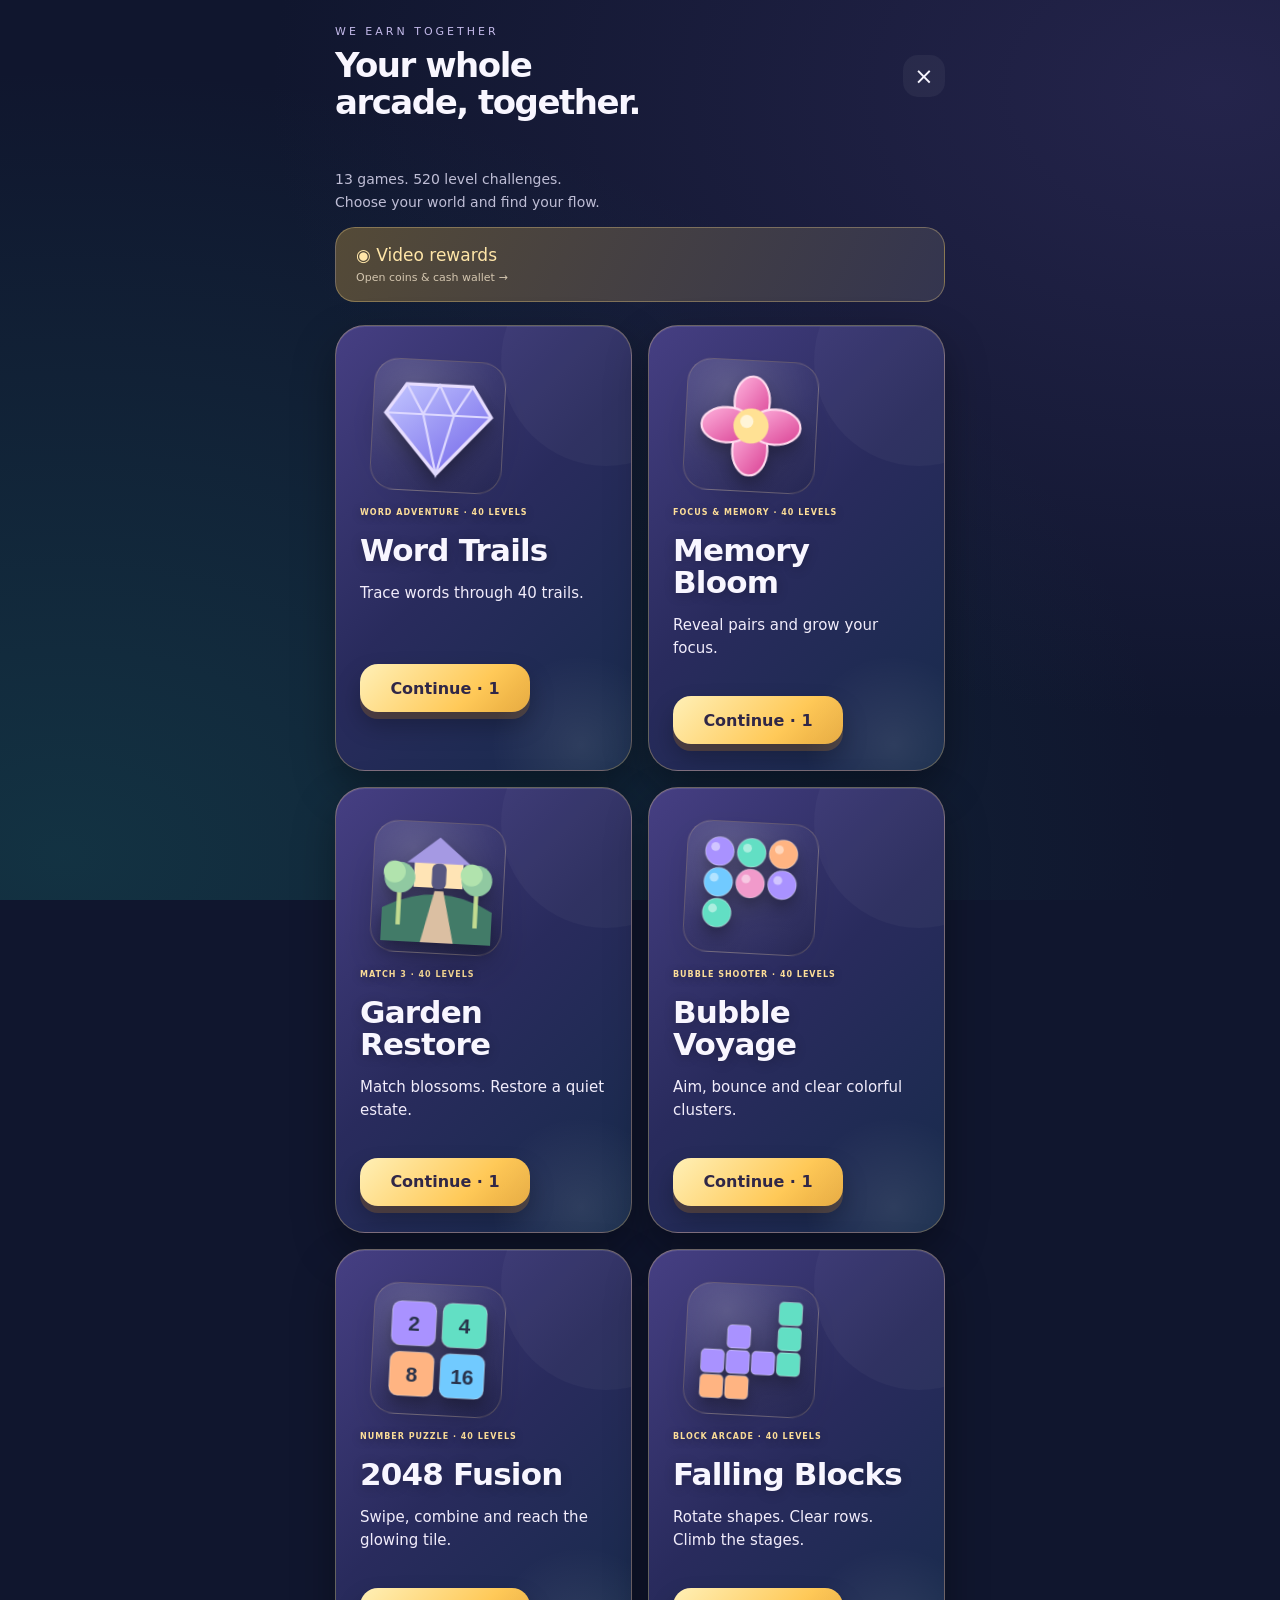
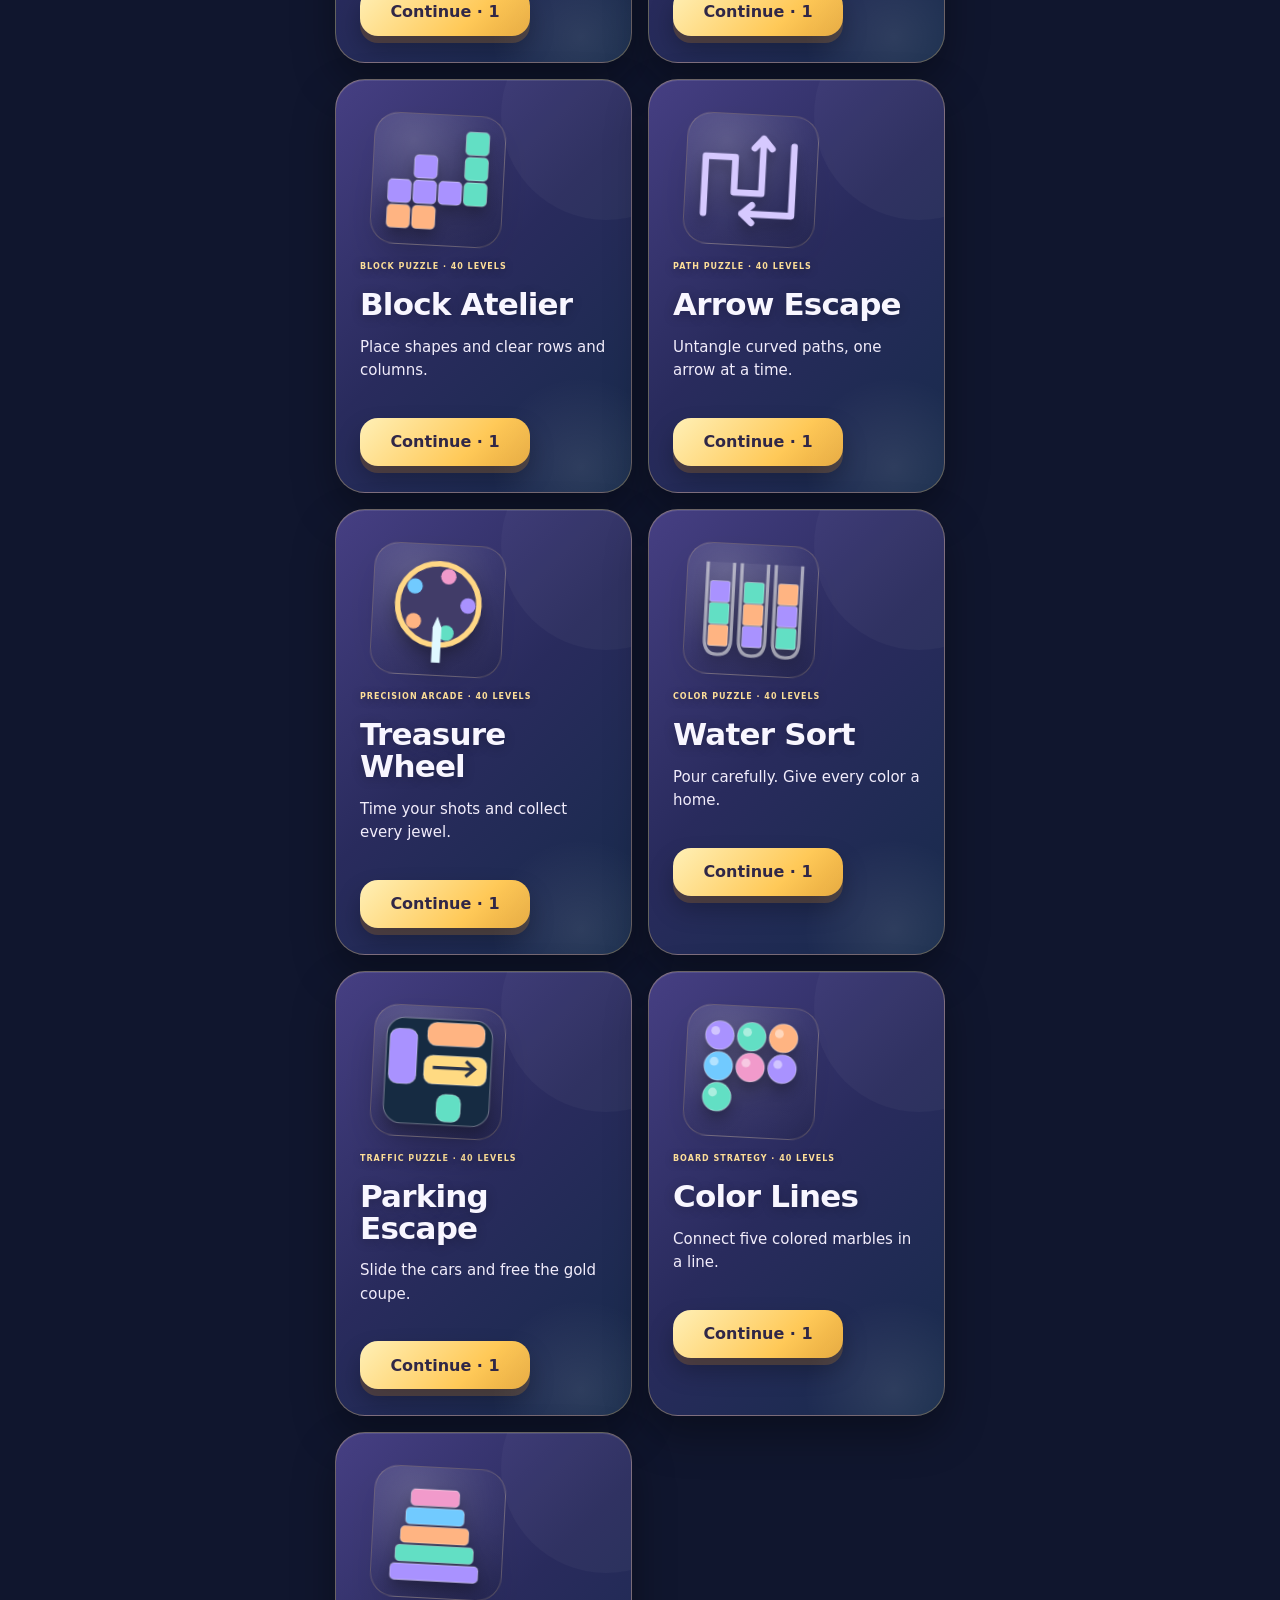
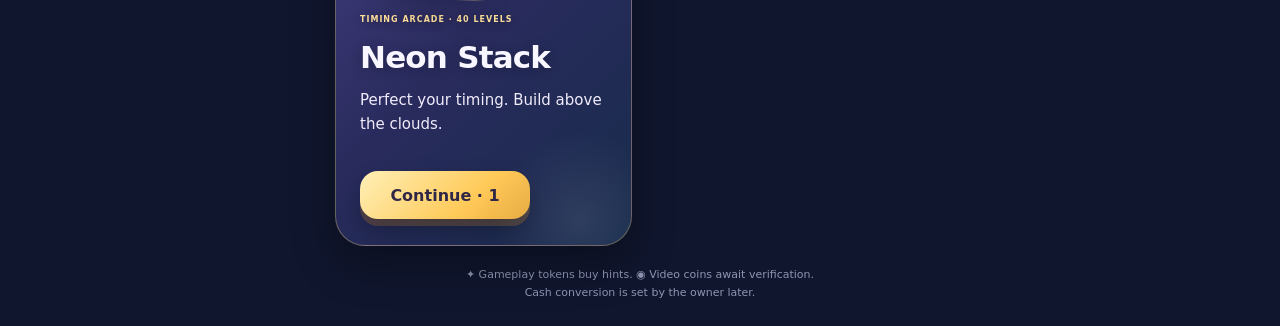
==== commit 59cde9ad: "Load second-stage premium gameplay polish" ====
--- a/app/src/main/assets/html5/index.html
+++ b/app/src/main/assets/html5/index.html
@@ -1,3 +1,3 @@
-<!doctype html><html lang="en"><head><meta charset="utf-8"><meta name="viewport" content="width=device-width,initial-scale=1,viewport-fit=cover"><meta name="theme-color" content="#10162e"><meta http-equiv="Content-Security-Policy" content="default-src 'self'; script-src 'self'; style-src 'self' 'unsafe-inline'; img-src 'self' data:; connect-src 'none'; object-src 'none'; base-uri 'none'"><title>We Earn Together • Play Studio</title><link rel="stylesheet" href="style.css"><link rel="stylesheet" href="premium.css"></head><body>
+<!doctype html><html lang="en"><head><meta charset="utf-8"><meta name="viewport" content="width=device-width,initial-scale=1,viewport-fit=cover"><meta name="theme-color" content="#10162e"><meta http-equiv="Content-Security-Policy" content="default-src 'self'; script-src 'self'; style-src 'self' 'unsafe-inline'; img-src 'self' data:; connect-src 'none'; object-src 'none'; base-uri 'none'"><title>We Earn Together • Play Studio</title><link rel="stylesheet" href="style.css"><link rel="stylesheet" href="premium.css"><link rel="stylesheet" href="premium-v2.css"></head><body>
 <svg class="sprites" xmlns="http://www.w3.org/2000/svg"><defs><linearGradient id="petal" x2="1" y2="1"><stop stop-color="#ffb3de"/><stop offset="1" stop-color="#d94093"/></linearGradient><linearGradient id="leaf" x2="1" y2="1"><stop stop-color="#c1fa92"/><stop offset="1" stop-color="#24b29c"/></linearGradient><linearGradient id="gem" x2="1" y2="1"><stop stop-color="#c3c7ff"/><stop offset="1" stop-color="#7062e8"/></linearGradient><symbol id="bloom" viewBox="0 0 100 100"><g fill="url(#petal)" stroke="#ffdbef" stroke-width="2"><ellipse cx="50" cy="28" rx="16" ry="23"/><ellipse cx="50" cy="72" rx="16" ry="23"/><ellipse cx="28" cy="50" rx="23" ry="16"/><ellipse cx="72" cy="50" rx="23" ry="16"/></g><circle cx="50" cy="50" r="16" fill="#ffe194"/><circle cx="46" cy="46" r="6" fill="#fff5d8"/></symbol><symbol id="sprout" viewBox="0 0 100 100"><path d="M50 90Q37 57 53 24" fill="none" stroke="#e3f5b4" stroke-width="7"/><path d="M49 57Q4 68 13 18Q60 15 49 57M53 40Q97 48 93 3Q51 4 53 40" fill="url(#leaf)" stroke="#b0f1a3" stroke-width="2"/></symbol><symbol id="diamond" viewBox="0 0 100 100"><path d="M20 13H80L98 40L50 94L2 40Z" fill="url(#gem)" stroke="#e7ddff" stroke-width="3"/><path d="M2 40H98M20 13L36 40L50 94L64 40L80 13M36 40L50 13L64 40" fill="none" stroke="#ddd8ff" stroke-width="2"/></symbol><symbol id="sun" viewBox="0 0 100 100"><g fill="#ffcc68"><path d="M50 0L58 24H42ZM100 50L76 58V42ZM50 100L42 76H58ZM0 50L24 42V58ZM14 14L36 25L25 36ZM86 14L75 36L64 25ZM86 86L64 75L75 64ZM14 86L25 64L36 75Z"/><circle cx="50" cy="50" r="27"/></g><circle cx="43" cy="42" r="13" fill="#ffe8a7"/></symbol><symbol id="moon" viewBox="0 0 100 100"><path d="M76 7A45 45 0 1 0 94 75A40 40 0 0 1 76 7" fill="#abe4ff" stroke="#e6faff" stroke-width="3"/></symbol><symbol id="heart" viewBox="0 0 100 100"><path d="M50 91L9 52C-15 12 32-8 50 22C68-8 115 12 91 52Z" fill="url(#petal)" stroke="#ffe0ee" stroke-width="3"/></symbol></defs></svg>
 <div id="loading"><div class="loading-gem"></div><strong>PLAY STUDIO</strong><small>Preparing your next challenge…</small></div><main id="app"></main><div id="toast" role="status"></div><script src="engine.js"></script><script src="arcade.js"></script><script src="arcade-ui.js"></script><script src="app.js"></script></body></html>
--- a/app/src/main/assets/html5/premium-v2.css
+++ b/app/src/main/assets/html5/premium-v2.css
@@ -0,0 +1,22 @@
+/* Premium gameplay polish: additive only; monetization/game state untouched. */
+.game-card{border:1px solid rgba(255,216,128,.32);box-shadow:0 18px 42px rgba(0,0,0,.34),inset 0 1px 0 rgba(255,255,255,.10);background:linear-gradient(135deg,#463f83 0%,#292b5d 48%,#172b4b 100%)}
+.game-card .card-art{width:132px;height:132px;border-radius:25px;padding:10px;background:radial-gradient(circle at 30% 20%,rgba(255,255,255,.18),rgba(255,255,255,.035) 58%,rgba(0,0,0,.13));border:1px solid rgba(255,220,145,.22);filter:drop-shadow(0 14px 18px rgba(0,0,0,.30))}
+.game-card h2{font-weight:900;text-shadow:0 2px 12px rgba(0,0,0,.24)}
+.parking-board{border:8px solid #4b526f;border-right-color:#d1ad62;border-radius:25px;background-color:#202a42;background-image:linear-gradient(rgba(190,201,230,.10) 2px,transparent 2px),linear-gradient(90deg,rgba(190,201,230,.10) 2px,transparent 2px),radial-gradient(circle at 50% 40%,rgba(95,86,170,.18),transparent 64%);box-shadow:0 22px 55px rgba(0,0,0,.48),inset 0 0 45px rgba(0,0,0,.25);overflow:visible}
+.parking-board:before{content:'';position:absolute;inset:2.2%;border:1px solid rgba(255,255,255,.09);border-radius:16px;pointer-events:none}
+.car{border:3px solid rgba(14,20,38,.78);border-radius:16px;box-shadow:inset 0 3px 0 rgba(255,255,255,.42),inset 0 -7px 0 rgba(0,0,0,.20),0 7px 12px rgba(0,0,0,.36);transition:left .105s cubic-bezier(.2,.8,.2,1),top .105s cubic-bezier(.2,.8,.2,1),transform .10s ease,filter .10s ease;overflow:visible}
+.car:before,.car:after{content:'';position:absolute;background:#10172a;border:2px solid rgba(255,255,255,.18);box-shadow:0 2px 3px rgba(0,0,0,.45);z-index:3}
+.car.horizontal:before{width:10%;height:24%;left:18%;top:-13%;border-radius:5px 5px 2px 2px;box-shadow:0 calc(var(--car-cross,1)*0px) 0 transparent}
+.car.horizontal:after{width:10%;height:24%;right:18%;bottom:-13%;border-radius:2px 2px 5px 5px}
+.car.vertical:before{height:10%;width:24%;top:18%;left:-13%;border-radius:5px 2px 2px 5px}
+.car.vertical:after{height:10%;width:24%;bottom:18%;right:-13%;border-radius:2px 5px 5px 2px}
+.car .windshield,.car .rearwindow{background:linear-gradient(145deg,#c9edff 0%,#6686a6 38%,#22354f 100%);border:1px solid rgba(255,255,255,.48);box-shadow:inset 0 2px 4px rgba(255,255,255,.28)}
+.car .windshield:after{content:'';position:absolute;left:12%;top:12%;width:38%;height:12%;border-radius:20px;background:rgba(255,255,255,.55)}
+.car.chosen{outline:3px solid #ffe09a;outline-offset:3px;filter:drop-shadow(0 0 12px rgba(255,211,105,.72));transform:scale(1.025);z-index:5}
+.car:first-of-type{box-shadow:inset 0 3px 0 rgba(255,255,255,.58),inset 0 -8px 0 rgba(141,87,18,.28),0 0 20px rgba(255,199,76,.25),0 8px 13px rgba(0,0,0,.42)}
+.exit-sign{right:-27px;padding:7px 4px;border-radius:9px;background:linear-gradient(#ffe6a5,#d9a848);color:#302849;font-weight:900;letter-spacing:1px;box-shadow:0 5px 13px rgba(0,0,0,.35)}
+.bubble-board{border:2px solid rgba(190,174,255,.24);box-shadow:0 20px 48px rgba(0,0,0,.36),inset 0 0 40px rgba(104,86,190,.12)}
+.block .game-grid{border:1px solid rgba(174,158,255,.20);box-shadow:0 18px 42px rgba(0,0,0,.32),inset 0 0 28px rgba(103,83,181,.11)}
+.block .cell{border-radius:9px}.block .cell.filled{box-shadow:inset 0 3px 0 rgba(255,255,255,.42),inset 0 -4px 0 rgba(0,0,0,.18),0 3px 6px rgba(0,0,0,.24)}
+@media(max-width:430px){.game-card .card-art{width:116px;height:116px}.parking-board{width:calc(100% - 14px)}.car{border-width:2px}}
+@media(prefers-reduced-motion:reduce){.car{transition:none}}
